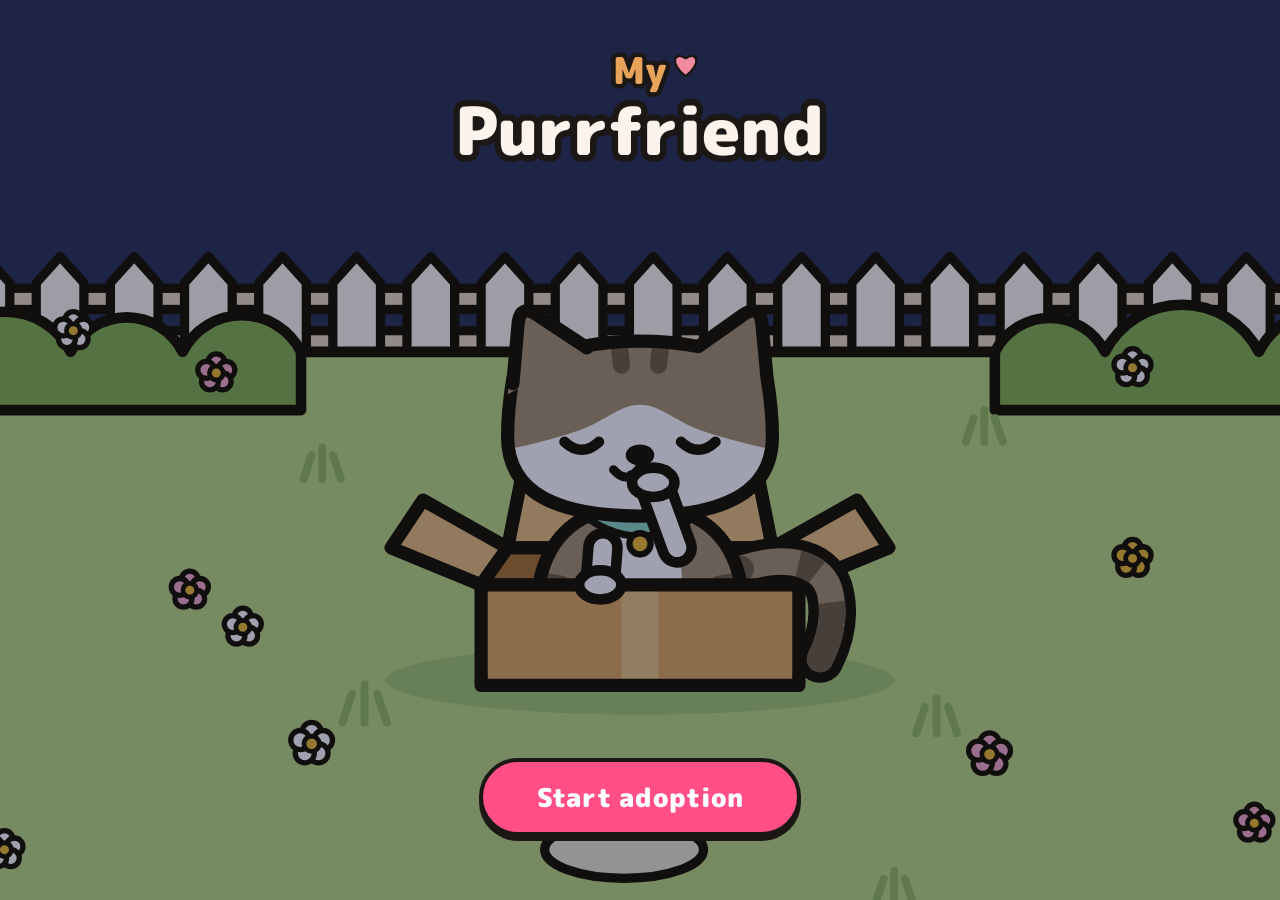
==== cat-game/index.html @ 5a6ac3f5 "Show cat coins at the end of the meters bar Just the coin and the number, after tummy, energy and ha" ====
<!doctype html>
<html lang="en">
  <head>
    <meta charset="utf-8" />
    <meta name="viewport" content="width=device-width, initial-scale=1, viewport-fit=cover" />
    <meta name="theme-color" content="#f8e9b4" />
    <meta name="description" content="My Purrfriend: a cosy real-time cat companion. Your cat lives on its own schedule — check in, play, feed and pet whenever you like." />
    <title>My Purrfriend</title>
    <link rel="icon" href="data:image/svg+xml,%3Csvg xmlns='http://www.w3.org/2000/svg' viewBox='0 0 120 120'%3E%3Crect x='3' y='3' width='114' height='114' rx='26' fill='%23f8e9b4' stroke='%231b1714' stroke-width='5'/%3E%3Cpath d='M26 64 36 52 84 52 94 64Z' fill='%23a9763f' stroke='%231b1714' stroke-width='4' stroke-linejoin='round'/%3E%3Cg transform='translate(60 50) scale(.6)'%3E%3Cpath d='M 0 30 C -30 30 -50 22 -50 0 C -50 -10 -49 -16 -48 -22 L -46 -43 Q -45 -50 -39 -46 L -22 -34 Q 0 -38 22 -34 L 39 -46 Q 45 -50 46 -43 L 48 -22 C 49 -16 50 -10 50 0 C 50 22 30 30 0 30 Z' fill='%23a8957c' stroke='%231b1714' stroke-width='6' stroke-linejoin='round'/%3E%3Ccircle cx='-22' cy='2' r='6.5' fill='%231b1714'/%3E%3Ccircle cx='22' cy='2' r='6.5' fill='%231b1714'/%3E%3Cellipse cx='0' cy='8' rx='6' ry='4.5' fill='%231b1714'/%3E%3C/g%3E%3Crect x='26' y='64' width='68' height='38' rx='5' fill='%23dcaa6c' stroke='%231b1714' stroke-width='4'/%3E%3Cellipse cx='48' cy='65' rx='7' ry='5' fill='%23fcfcfc' stroke='%231b1714' stroke-width='3.5'/%3E%3Cellipse cx='72' cy='65' rx='7' ry='5' fill='%23fcfcfc' stroke='%231b1714' stroke-width='3.5'/%3E%3C/svg%3E" />
    <link rel="preconnect" href="https://fonts.googleapis.com" />
    <link rel="preconnect" href="https://fonts.gstatic.com" crossorigin />
    <link href="https://fonts.googleapis.com/css2?family=M+PLUS+Rounded+1c:wght@500;700;800;900&family=Nunito:wght@600;700;800;900&display=swap" rel="stylesheet" />
    <link rel="stylesheet" href="styles.css" />
  </head>
  <body>
    <div class="app">
      <header class="topbar">
        <button class="namecard" id="nameBtn" aria-label="Profile and settings">
          <span class="nc-row">
            <span class="mood-face" id="moodFace"></span>
            <span class="name-text"><b id="catName">…</b><small id="moodText"></small></span>
          </span>
          <span class="nc-bond" id="bondRow" role="button" tabindex="0" title="See what you can unlock">
            <span class="ico" id="bondIco"></span><span class="bond-lv">Lv <b id="bondLv">1</b></span>
            <span class="bond-track"><i id="bondFill"></i></span>
          </span>
        </button>
        <div class="meters" aria-label="How your cat is doing">
          <div class="meter" aria-label="Tummy"><span class="ico" id="mFullIco"></span><i><b id="mFull"></b></i></div>
          <div class="meter" aria-label="Energy"><span class="ico" id="mEnergyIco"></span><i><b id="mEnergy"></b></i></div>
          <div class="meter" aria-label="Happiness"><span class="ico" id="mHappyIco"></span><i><b id="mHappy"></b></i></div>
          <span class="m-coins" id="coinRow" role="button" tabindex="0" title="Cat coins: spend them at the gachapon by the TV"><span class="ico" id="coinIco"></span><b id="coinCount">0</b></span>
          <div class="meter-tip" id="meterTip" role="status" hidden></div>
        </div>
        <div class="right">
          <div class="clock"><b id="clockTime"></b><small id="clockPhase"></small></div>
          <button class="iconbtn" id="muteBtn" aria-label="Sound"></button>
        </div>
      </header>

      <main class="stage" id="stage">
        <svg id="scene" role="img" aria-label="Your cat's room"></svg>
        <div class="thing-menu" id="thingMenu" hidden></div>
        <div class="toast" id="toast" role="status" aria-live="polite"></div>
        <div class="flash" id="flash"></div>
        <p class="status" id="status"></p>
        <nav class="fab" id="toolbar" aria-label="Actions"></nav>
        <button class="btn follow-btn" id="followBtn" hidden><svg viewBox="0 0 24 24" width="18" height="18" aria-hidden="true"><path d="M12 3v4M12 17v4M3 12h4M17 12h4" fill="none" stroke="currentColor" stroke-width="2.6" stroke-linecap="round"/><circle cx="12" cy="12" r="3.4" fill="currentColor"/></svg><span>Follow cat</span></button>
      </main>

      <nav class="decorbar" id="decorbar" aria-label="Arrange the room" hidden>
        <div class="decor-head"><p id="decorHint"></p><button class="btn primary" id="decorDone">Done</button></div>
        <div class="decor-tray" id="decorTray"></div>
      </nav>
      <nav class="toolbar playbar" id="playbar" hidden>
        <span id="playHint">Drag the toy around!</span>
        <button class="btn primary" id="doneBtn">Done playing</button>
      </nav>
    </div>

    <div class="modal-back" id="modal" hidden>
      <div class="modal" id="modalBox" role="dialog" aria-modal="true"></div>
    </div>

    <!-- Game logic (no drawing) -->
    <script src="js/core/random.js"></script>
    <script src="js/core/clock.js"></script>
    <script src="js/core/profile.js"></script>
    <script src="js/core/coats.js"></script>
    <script src="js/core/photoread.js"></script>
    <script src="js/core/catalog.js"></script>
    <script src="js/core/state.js"></script>
    <script src="js/core/storage.js"></script>
    <script src="js/core/progression.js"></script>
    <script src="js/core/achievements.js"></script>
    <script src="js/core/weather.js"></script>
    <script src="js/core/sim.js"></script>
    <script src="js/core/interactions.js"></script>
    <script src="js/core/gacha.js"></script>
    <script src="js/core/journal.js"></script>
    <script src="js/core/notes.js"></script>
    <!-- Screen -->
    <script src="js/ui/catArt.js"></script>
    <script src="js/ui/roomArt.js"></script>
    <script src="js/ui/gardenArt.js"></script>
    <script src="js/sound/samples.js"></script>
    <script src="js/ui/sound.js"></script>
    <script src="js/ui/scene.js"></script>
    <script src="js/ui/logo.js"></script>
    <script src="js/ui/app.js"></script>
  </body>
</html>
---- cat-game/styles.css ----
/* "Yard sketch" look (docs/art-style.md §6): near-black ink borders, cream
   cards, flat poster colours, a pastel paw-print backdrop, chunky rounded type. */
:root {
  --bg: #f8e9b4;
  --paper: #fcf4ec;
  --paper-2: #f2e4cc;
  --ink: #1b1714;
  --ink-soft: #6b5a4a;
  --accent: #d44c34;
  --accent-dark: #843424;
  --cta: #ff4f86; /* main call to action: a hot pink that stands out on the garden greens */
  --sage: #8cac64;
  --mint: #8fd3c6;
  --gold: #ecbc44;
  --pink: #f4accc;
  --line: 3px solid var(--ink);
  --radius: 14px;
  --shadow: 0 3px 0 var(--ink);
  --font: 'M PLUS Rounded 1c', 'Nunito', ui-rounded, 'Hiragino Maru Gothic ProN', system-ui, sans-serif;
}

* {
  box-sizing: border-box;
}

html,
body {
  margin: 0;
  height: 100%;
  background: var(--bg);
  color: var(--ink);
  font-family: var(--font);
  -webkit-tap-highlight-color: transparent;
}

body {
  /* faint white paw prints, two per tile, one turned */
  background-image: url("data:image/svg+xml,%3Csvg xmlns='http://www.w3.org/2000/svg' width='72' height='72' viewBox='0 0 72 72'%3E%3Cg fill='%23ffffff' fill-opacity='.6'%3E%3Cg id='p'%3E%3Cellipse cx='16' cy='21' rx='6.5' ry='5.5'/%3E%3Ccircle cx='8.5' cy='13' r='2.8'/%3E%3Ccircle cx='13.5' cy='9' r='2.8'/%3E%3Ccircle cx='19.5' cy='9' r='2.8'/%3E%3Ccircle cx='24' cy='13.5' r='2.8'/%3E%3C/g%3E%3Cuse href='%23p' transform='translate(34 34) rotate(-20 16 16)'/%3E%3C/g%3E%3C/svg%3E");
  background-size: 72px 72px;
}

button {
  font: inherit;
  color: inherit;
}

.app {
  position: relative;
  height: 100vh;
  height: 100dvh;
  display: flex;
  flex-direction: column;
  overflow: hidden;
}

/* ---- Heads-up display: floating pills over the full-screen room ------------------------ */

.topbar {
  position: absolute;
  z-index: 5;
  top: max(10px, env(safe-area-inset-top));
  left: max(10px, env(safe-area-inset-left));
  right: max(10px, env(safe-area-inset-right));
  display: flex;
  align-items: flex-start;
  justify-content: space-between;
  gap: 8px;
  pointer-events: none;
  transition: opacity 0.25s;
}
.topbar > * {
  pointer-events: auto;
}
.namecard,
.meters,
.right {
  background: rgba(252, 244, 236, 0.9);
  border: var(--line);
  box-shadow: var(--shadow);
}

.namecard {
  display: flex;
  flex-direction: column;
  align-items: stretch;
  gap: 2px;
  border-radius: 22px;
  padding: 4px 16px 7px 5px;
  cursor: pointer;
  min-width: 0;
  max-width: 46%;
  text-align: left;
}
.namecard:active {
  transform: translateY(2px);
  box-shadow: 0 2px 0 rgba(27, 23, 20, 0.85);
}
.nc-row {
  display: flex;
  align-items: center;
  gap: 8px;
  min-width: 0;
}
.nc-bond {
  display: flex;
  align-items: center;
  gap: 7px;
  padding-left: 11px;
  font-size: 14px;
  font-weight: 800;
}
.nc-bond .ico {
  width: 20px;
  height: 20px;
  flex: none;
}
.nc-bond .ico svg {
  width: 100%;
  height: 100%;
}
.nc-bond {
  cursor: pointer;
  border-radius: 12px;
}
.nc-bond:hover {
  background: rgba(244, 172, 204, 0.3);
}
.bond-lv {
  white-space: nowrap;
}
.bond-track {
  flex: 1;
  min-width: 50px;
  max-width: 96px;
  height: 11px;
  border: 2.5px solid var(--ink);
  border-radius: 99px;
  background: #fff;
  overflow: hidden;
}
.bond-track i {
  display: block;
  height: 100%;
  background: var(--pink);
  transition: width 0.6s;
}
.mood-face {
  width: 50px;
  height: 45px;
  flex: none;
}
.mood-face svg {
  width: 100%;
  height: 100%;
}
.name-text {
  display: flex;
  flex-direction: column;
  min-width: 0;
  line-height: 1.1;
}
.name-text b {
  font-size: 21px;
  font-weight: 900;
  white-space: nowrap;
  overflow: hidden;
  text-overflow: ellipsis;
}
.name-text small {
  font-size: 13px;
  color: var(--ink-soft);
  font-weight: 700;
  white-space: nowrap;
}

.meters {
  position: absolute;
  left: 50%;
  transform: translateX(-50%);
  display: flex;
  gap: 16px;
  align-items: center;
  border-radius: 999px;
  padding: 8px 18px;
}
.meter {
  display: flex;
  align-items: center;
  gap: 5px;
  width: 118px;
}
.meter .ico {
  width: 28px;
  height: 28px;
  flex: none;
}
.meter .ico svg {
  width: 100%;
  height: 100%;
}
.meter i {
  flex: 1;
  height: 15px;
  border: 2.5px solid var(--ink);
  border-radius: 99px;
  background: #fff;
  overflow: hidden;
}
.meter b {
  display: block;
  height: 100%;
  background: var(--sage);
  border-radius: 99px;
  transition: width 0.6s;
}
.meter b.low {
  background: var(--gold);
}

.meter {
  cursor: help;
  border-radius: 10px;
}
.meter:focus-visible {
  outline: 3px solid var(--ink);
  outline-offset: 3px;
}
.meter-tip {
  position: absolute;
  z-index: 7;
  top: calc(100% + 8px);
  transform: translateX(-50%);
  width: max-content;
  max-width: min(260px, 84vw);
  padding: 6px 12px;
  background: var(--paper);
  border: 2.5px solid var(--ink);
  border-radius: 14px;
  box-shadow: var(--shadow);
  font-size: 14px;
  font-weight: 800;
  line-height: 1.3;
  text-align: center;
  pointer-events: none;
}
.meter-tip[hidden] {
  display: none;
}
.meter-tip small {
  display: block;
  font-size: 12.5px;
  font-weight: 700;
  color: var(--ink-soft);
}

.right {
  display: flex;
  align-items: center;
  gap: 8px;
  border-radius: 999px;
  padding: 4px 5px 4px 15px;
}
.clock {
  display: flex;
  flex-direction: column;
  align-items: flex-end;
  line-height: 1.1;
}
.clock b {
  font-size: 19px;
  font-weight: 900;
}
.clock small {
  font-size: 13px;
  color: var(--ink-soft);
  font-weight: 700;
  white-space: nowrap;
}
.iconbtn {
  width: 42px;
  height: 42px;
  border: 2.5px solid var(--ink);
  border-radius: 50%;
  background: #fff;
  padding: 6px;
  cursor: pointer;
  flex: none;
}

/* ---- Stage ------------------------------------------------------------------------- */

.stage {
  position: relative;
  flex: 1;
  min-height: 0;
  overflow: hidden;
  background: var(--letterbox, #f2e4cc);
  touch-action: none;
  user-select: none;
  -webkit-user-select: none;
}
#scene {
  display: block;
  width: 100%;
  height: 100%;
  overflow: visible;
}

.toast {
  position: absolute;
  left: 50%;
  top: calc(max(10px, env(safe-area-inset-top)) + 84px);
  z-index: 6;
  transform: translate(-50%, -20px);
  max-width: min(92%, 560px);
  background: var(--paper);
  border: var(--line);
  border-radius: 16px;
  padding: 8px 16px;
  font-weight: 800;
  font-size: 16px;
  text-align: center;
  box-shadow: var(--shadow);
  opacity: 0;
  pointer-events: none;
  transition: opacity 0.25s, transform 0.25s;
}
.toast.show {
  opacity: 1;
  transform: translate(-50%, 0);
}

.flash {
  position: absolute;
  inset: 0;
  background: #fff;
  opacity: 0;
  pointer-events: none;
}
.flash.go {
  animation: flash 0.5s ease-out;
}
@keyframes flash {
  0% { opacity: 0.9; }
  100% { opacity: 0; }
}

.status {
  position: absolute;
  left: 50%;
  bottom: max(18px, env(safe-area-inset-bottom));
  transform: translateX(-50%);
  z-index: 4;
  margin: 0;
  width: max-content;
  max-width: min(60%, 680px);
  padding: 8px 20px;
  background: rgba(252, 244, 236, 0.94);
  border: var(--line);
  border-radius: 22px;
  box-shadow: var(--shadow);
  text-align: center;
  font-weight: 800;
  font-size: 17px;
  line-height: 1.3;
  color: var(--ink);
  pointer-events: none;
}
.status:empty {
  display: none;
}

/* ---- Paw button: Call, Room and Photo live behind it ---------------------------------- */

.fab {
  position: absolute;
  z-index: 6;
  right: max(12px, env(safe-area-inset-right));
  bottom: max(16px, env(safe-area-inset-bottom));
  display: flex;
  flex-direction: column;
  align-items: flex-end;
  gap: 12px;
}
.fab[hidden] {
  display: none;
}
.fab-main {
  width: 62px;
  height: 62px;
  padding: 0;
  display: grid;
  place-items: center;
  border: var(--line);
  border-radius: 50%;
  background: var(--gold);
  box-shadow: var(--shadow);
  cursor: pointer;
}
.fab-main svg {
  grid-area: 1 / 1;
  width: 34px;
  height: 34px;
  transition: opacity 0.2s, transform 0.25s;
}
.fab-main svg:last-child,
.fab.open .fab-main svg:first-child {
  opacity: 0;
  transform: rotate(-60deg) scale(0.5);
}
.fab.open .fab-main svg:last-child {
  opacity: 1;
  transform: none;
}
.fab-main:active,
.fab-opt:active i {
  transform: translateY(2px);
  box-shadow: 0 2px 0 rgba(27, 23, 20, 0.85);
}
.fab-list {
  display: flex;
  flex-direction: column-reverse;
  align-items: flex-end;
  gap: 12px;
  opacity: 0;
  visibility: hidden;
  transform: translateY(12px) scale(0.92);
  transform-origin: bottom right;
  transition: opacity 0.2s, transform 0.2s, visibility 0s 0.2s;
}
.fab.open .fab-list {
  opacity: 1;
  visibility: visible;
  transform: none;
  transition: opacity 0.2s, transform 0.2s;
}
.fab-opt {
  display: flex;
  align-items: center;
  gap: 8px;
  padding: 0;
  border: 0;
  background: none;
  cursor: pointer;
}
.fab-opt span {
  padding: 4px 14px;
  background: rgba(252, 244, 236, 0.94);
  border: 2.5px solid var(--ink);
  border-radius: 999px;
  font-weight: 800;
  font-size: 16px;
}
.fab-opt i {
  display: grid;
  place-items: center;
  width: 54px;
  height: 54px;
  background: var(--paper);
  border: var(--line);
  border-radius: 50%;
  box-shadow: var(--shadow);
}
.fab-opt svg {
  width: 30px;
  height: 30px;
}

/* ---- Toolbar (play mode) ------------------------------------------------------------ */

.toolbar {
  display: grid;
  grid-template-columns: repeat(3, 1fr);
  gap: 6px;
}
.toolbar[hidden] {
  display: none;
}
.btn:active,
.iconbtn:active {
  transform: translateY(2px);
  box-shadow: 0 2px 0 rgba(27, 23, 20, 0.85);
}
.dot {
  position: absolute;
  top: 6px;
  right: 14%;
  width: 11px;
  height: 11px;
  border-radius: 50%;
  background: var(--accent);
  border: 2px solid var(--ink);
}
.dot[hidden] {
  display: none;
}
.playbar {
  display: flex;
  align-items: center;
  justify-content: center;
  gap: 14px;
  font-weight: 800;
}

/* ---- Buttons & bits ------------------------------------------------------------------- */

.btn {
  display: inline-flex;
  align-items: center;
  justify-content: center;
  gap: 6px;
  padding: 9px 18px;
  border: var(--line);
  border-radius: 999px;
  background: var(--paper);
  box-shadow: var(--shadow);
  font-weight: 800;
  font-size: 15px;
  cursor: pointer;
  text-decoration: none;
  color: var(--ink);
}
.btn.primary {
  background: var(--cta);
  color: #fff;
}
.btn.danger {
  background: #f6d0c8;
}
.btn:disabled {
  opacity: 0.45;
  cursor: default;
}
.row {
  display: flex;
  gap: 8px;
  flex-wrap: wrap;
  align-items: center;
}

.chip {
  display: inline-flex;
  align-items: center;
  gap: 6px;
  padding: 5px 12px;
  border: 2.5px solid var(--ink);
  border-radius: 999px;
  background: var(--paper);
  font-weight: 800;
  font-size: 14px;
  cursor: pointer;
}
.chip.on {
  background: var(--mint);
}
.chip:disabled {
  opacity: 0.4;
  cursor: default;
}
.chip-ico {
  width: 34px;
  height: 24px;
  display: inline-flex;
}
.chip-ico svg {
  width: 100%;
  height: 100%;
}

/* ---- Modal ------------------------------------------------------------------------------- */

.modal-back {
  position: fixed;
  inset: 0;
  background: rgba(60, 40, 28, 0.35);
  display: flex;
  align-items: center;
  justify-content: center;
  padding: 16px;
  z-index: 10;
}
.modal-back[hidden] {
  display: none;
}
.modal {
  position: relative;
  width: min(560px, 100%);
  max-height: calc(100dvh - 32px);
  overflow: auto;
  background: var(--paper);
  border: var(--line);
  border-radius: 24px;
  box-shadow: 0 6px 0 rgba(27, 23, 20, 0.85);
  padding: 18px 20px 20px;
  animation: pop 0.22s ease-out;
}
@keyframes pop {
  from { transform: scale(0.94); opacity: 0; }
  to { transform: scale(1); opacity: 1; }
}
.modal h2 {
  margin: 0 0 6px;
  font-size: 23px;
  font-weight: 900;
}
.modal h3 {
  margin: 16px 0 6px;
  font-size: 16px;
  font-weight: 900;
}
.modal > .btn,
.modal .naming .btn,
.modal .away .btn,
.modal .celebrate .btn {
  margin-top: 14px;
}
.small {
  font-size: 14px;
  font-weight: 700;
  line-height: 1.4;
}
.muted {
  color: var(--ink-soft);
}
.error {
  color: var(--accent-dark);
  font-weight: 800;
  font-size: 14px;
  min-height: 1em;
  margin: 4px 0 0;
}
.empty {
  text-align: center;
  padding: 28px 8px;
  font-weight: 700;
}

.grid {
  display: grid;
  grid-template-columns: repeat(auto-fill, minmax(150px, 1fr));
  gap: 10px;
  margin: 12px 0 4px;
}
.pick {
  display: flex;
  flex-direction: column;
  align-items: flex-start;
  gap: 4px;
  padding: 12px;
  border: var(--line);
  border-radius: 16px;
  background: var(--paper-2);
  cursor: pointer;
  text-align: left;
  box-shadow: var(--shadow);
}
.pick b {
  font-size: 16px;
}
.pick small {
  font-size: 13px;
  color: var(--ink-soft);
  font-weight: 700;
}
.pick.locked {
  opacity: 0.5;
  cursor: default;
}
.swatch {
  width: 30px;
  height: 18px;
  border-radius: 50%;
  border: 2.5px solid var(--ink);
}

.slot {
  margin-top: 12px;
}
.slot h3 {
  margin: 0 0 6px;
}
.chips {
  display: flex;
  flex-wrap: wrap;
  gap: 6px;
}

input {
  font: inherit;
  font-weight: 800;
  font-size: 18px;
  color: var(--ink);
  padding: 9px 14px;
  border: var(--line);
  border-radius: 14px;
  background: #fff;
  min-width: 0;
  flex: 1;
}
input:focus {
  outline: 3px solid var(--mint);
  outline-offset: 1px;
}

/* naming / away / profile */
.naming,
.away,
.celebrate {
  text-align: center;
}
.naming form {
  display: flex;
  flex-direction: column;
  align-items: stretch;
  gap: 4px;
  max-width: 320px;
  margin: 10px auto 0;
}
.naming input {
  text-align: center;
}
.portrait {
  width: 120px;
  height: 116px;
  margin: 0 auto 4px;
  border: var(--line);
  border-radius: 50%;
  background: var(--mint);
  overflow: hidden;
  display: flex;
  align-items: flex-end;
  justify-content: center;
}
.portrait svg {
  width: 100%;
  height: 100%;
}
.portrait.big {
  width: 150px;
  height: 146px;
}
.away .portrait {
  width: 90px;
  height: 90px;
  align-items: center;
}
.away-list {
  list-style: none;
  padding: 0;
  margin: 12px 0;
  text-align: left;
  display: flex;
  flex-direction: column;
  gap: 6px;
}
.away-list li {
  display: flex;
  gap: 10px;
  align-items: center;
  background: var(--paper-2);
  border: 2.5px solid var(--ink);
  border-radius: 14px;
  padding: 7px 12px;
  font-weight: 800;
}
.away-list li span {
  font-size: 20px;
}
.gift-note {
  font-weight: 900;
  background: #fff3c4;
  border: 2.5px dashed var(--ink);
  border-radius: 14px;
  padding: 8px;
}
.big-heart {
  width: 70px;
  height: 70px;
  margin: 0 auto;
  animation: beat 0.9s ease-in-out infinite;
}
@keyframes beat {
  50% { transform: scale(1.12); }
}
.unlock-list {
  list-style: none;
  padding: 0;
  display: flex;
  flex-wrap: wrap;
  gap: 6px;
  justify-content: center;
}
.unlock-list li {
  background: var(--mint);
  border: 2.5px solid var(--ink);
  border-radius: 999px;
  padding: 4px 12px;
  font-weight: 800;
}

.bond-now {
  text-align: center;
  margin: 2px 0 12px;
}
.bond-now .bond-track {
  display: block;
  max-width: none;
  height: 16px;
  margin: 8px 0 4px;
}
.bond-lvls {
  list-style: none;
  margin: 0;
  padding: 0;
  display: grid;
  gap: 8px;
}
.bond-lvls li {
  display: grid;
  grid-template-columns: 54px 1fr;
  gap: 10px;
  align-items: center;
  padding: 8px 10px;
  background: var(--paper-2);
  border: 2.5px solid var(--ink);
  border-radius: 16px;
}
.bond-lvls li.next {
  background: #fff;
  box-shadow: var(--shadow);
}
.bond-lvls li.done {
  opacity: 0.7;
}
.bond-lvls .lv {
  display: flex;
  flex-direction: column;
  align-items: center;
  justify-content: center;
  gap: 1px;
  height: 48px;
  font-size: 20px;
  background: var(--pink);
  border: 2.5px solid var(--ink);
  border-radius: 12px;
  font-weight: 900;
  line-height: 1;
}
.bond-lvls .lv small {
  font-size: 10px;
  font-weight: 800;
}
.bond-lvls .what {
  display: flex;
  flex-wrap: wrap;
  gap: 5px;
  align-items: center;
}
.bond-lvls .what em {
  font-style: normal;
  font-size: 13px;
  font-weight: 700;
  color: var(--ink-soft);
}
.bond-lvls .need {
  flex-basis: 100%;
  font-size: 12px;
  font-weight: 700;
  color: var(--ink-soft);
}
.chip-un {
  background: var(--mint);
  border: 2px solid var(--ink);
  border-radius: 999px;
  padding: 2px 10px;
  font-weight: 800;
  font-size: 14px;
}
.chip-un small {
  font-weight: 700;
  color: var(--ink-soft);
  margin-left: 4px;
}

.profile {
  display: flex;
  gap: 16px;
  align-items: center;
}
.profile .portrait {
  margin: 0;
  flex: none;
}
.rename {
  margin-top: 12px;
}
.rename label {
  font-weight: 900;
  font-size: 15px;
}
.favs,
.quirks {
  margin: 0;
  padding-left: 20px;
  font-weight: 700;
  line-height: 1.5;
}
.testing {
  margin-top: 16px;
  border: 2.5px dashed var(--ink-soft);
  border-radius: 14px;
  padding: 8px 12px;
}
.testing summary {
  font-weight: 900;
  cursor: pointer;
}

/* book */
.tabs {
  display: flex;
  gap: 6px;
  flex-wrap: wrap;
  margin-bottom: 10px;
}
.tab {
  padding: 6px 14px;
  border: var(--line);
  border-radius: 999px;
  background: var(--paper-2);
  font-weight: 900;
  cursor: pointer;
}
.tab.on {
  background: var(--gold);
}
.book {
  max-height: 58dvh;
  overflow: auto;
  padding-right: 4px;
}
.diary {
  background: #fcfcfc;
  border: 2.5px solid var(--ink);
  border-radius: 16px;
  padding: 10px 16px;
  margin-bottom: 10px;
  background-image: repeating-linear-gradient(transparent 0 25px, #e8d9bc 25px 26px);
  line-height: 26px;
}
.diary h3 {
  margin: 0;
  font-size: 15px;
  color: var(--accent-dark);
}
.diary p {
  margin: 0;
  font-weight: 700;
}
.diary .sign {
  text-align: right;
  font-weight: 900;
}
.note {
  font-weight: 700;
  color: var(--ink-soft);
  font-size: 13px;
}
.album {
  display: grid;
  grid-template-columns: repeat(auto-fill, minmax(150px, 1fr));
  gap: 10px;
}
.album figure,
.photo-big {
  margin: 0;
  background: #fcfcfc;
  border: 2.5px solid var(--ink);
  border-radius: 10px;
  padding: 6px 6px 8px;
  cursor: pointer;
  transform: rotate(-1deg);
}
.album figure:nth-child(even) {
  transform: rotate(1.2deg);
}
.album img,
.photo-big img {
  width: 100%;
  display: block;
  border-radius: 4px;
}
.album figcaption,
.photo-big figcaption {
  font-weight: 800;
  font-size: 13px;
  padding-top: 4px;
  text-align: center;
}
.album figcaption small {
  display: block;
  color: var(--ink-soft);
}
.photo-big {
  transform: none;
  margin: 8px 0 12px;
  cursor: default;
}
.photo-big figcaption {
  font-size: 16px;
}
.treasures {
  display: grid;
  grid-template-columns: repeat(auto-fill, minmax(100px, 1fr));
  gap: 8px;
}
.treasure {
  display: flex;
  flex-direction: column;
  align-items: center;
  text-align: center;
  gap: 2px;
  padding: 8px 4px;
  border: 2.5px solid var(--ink);
  border-radius: 14px;
  background: var(--paper-2);
  font-size: 13px;
}
.treasure span {
  width: 42px;
  height: 42px;
}
.treasure svg {
  width: 100%;
  height: 100%;
}
.treasure.unknown span {
  filter: brightness(0) opacity(0.25);
}
.treasure.rare {
  background: #e7f5f1;
}
.treasure.legendary {
  background: #fff3c4;
}
.treasure small {
  color: var(--ink-soft);
  font-weight: 700;
}
.lv {
  display: grid;
  grid-template-columns: 52px 1fr auto;
  gap: 8px;
  align-items: center;
  padding: 8px 10px;
  border: 2.5px solid var(--ink);
  border-radius: 14px;
  margin-bottom: 6px;
  opacity: 0.5;
  font-weight: 700;
  font-size: 14px;
}
.lv.got {
  opacity: 1;
  background: #eef6e6;
}
.lv small {
  color: var(--ink-soft);
}

/* The cat sits on your diary. */
.sitter {
  position: sticky;
  bottom: -20px;
  display: flex;
  align-items: flex-end;
  gap: 8px;
  width: 100%;
  margin-top: -40px;
  border: 0;
  background: none;
  cursor: pointer;
  font-weight: 900;
  text-align: left;
  animation: slideUp 0.5s ease-out;
}
.sitter svg {
  width: 150px;
  height: 115px;
  flex: none;
}
.sitter span {
  background: var(--paper);
  border: 2.5px solid var(--ink);
  border-radius: 14px;
  padding: 6px 10px;
  margin-bottom: 20px;
}
.sitter.leave {
  animation: slideAway 0.5s ease-in forwards;
}
@keyframes slideUp {
  from { transform: translateY(80px); }
}
@keyframes slideAway {
  to { transform: translateX(120%); opacity: 0; }
}

/* ---- Cat animations ---------------------------------------------------------------------- */
/* Each animated part is wrapped so its pivot is at the local origin. */

.cat .breathe {
  animation: breathe 3.2s ease-in-out infinite;
}
.cat.sleeping .breathe {
  animation-duration: 4.6s;
}
@keyframes breathe {
  0%, 100% { transform: scale(1, 1); }
  50% { transform: scale(1.012, 1.035); }
}
.cat .tail-wag {
  animation: tail 2.8s ease-in-out infinite;
}
.cat .tail-wag.slow {
  animation-duration: 5s;
}
.cat .tail-wag.fast {
  animation: tailFast 0.7s ease-in-out infinite;
}
.cat.flick .tail-wag {
  animation: tailFast 0.25s ease-in-out 3;
}
@keyframes tail {
  0%, 100% { transform: rotate(-5deg); }
  50% { transform: rotate(7deg); }
}
@keyframes tailFast {
  0%, 100% { transform: rotate(-9deg); }
  50% { transform: rotate(10deg); }
}
.cat .ear.twitch {
  animation: twitch 0.35s ease-in-out;
}
@keyframes twitch {
  40% { transform: rotate(-14deg); }
}
.cat .leg-a {
  animation: legA 0.55s ease-in-out infinite;
}
.cat .leg-b {
  animation: legA 0.55s ease-in-out infinite reverse;
}
.cat.zoom .leg-a,
.cat.zoom .leg-b {
  animation-duration: 0.26s;
}
@keyframes legA {
  0%, 100% { transform: rotate(-20deg); }
  50% { transform: rotate(20deg); }
}
.cat .knead-a {
  animation: knead 0.8s ease-in-out infinite;
}
.cat .knead-b {
  animation: knead 0.8s ease-in-out infinite 0.4s;
}
@keyframes knead {
  50% { transform: translateY(-5px); }
}
.cat .lick {
  animation: lick 0.9s ease-in-out infinite;
}
@keyframes lick {
  50% { transform: rotate(-12deg); }
}
.cat .swat {
  animation: swatAnim 1.4s ease-in-out infinite;
}
@keyframes swatAnim {
  0%, 60%, 100% { transform: rotate(0); }
  70% { transform: rotate(-28deg); }
  80% { transform: rotate(8deg); }
}
.cat .paddle-a {
  animation: paddle 2.4s ease-in-out infinite;
}
.cat .paddle-b {
  animation: paddle 2.4s ease-in-out infinite 1.2s;
}
.cat.swatting .paddle-a,
.cat.swatting .paddle-b {
  animation-duration: 0.18s;
}
@keyframes paddle {
  50% { transform: rotate(10deg); }
}
.cat.tilt .head-wrap {
  animation: tilt 1.4s ease-in-out;
}
@keyframes tilt {
  20%, 80% { transform: rotate(-16deg); }
}
.cat.nuzzle .head-wrap {
  animation: nuzzle 0.7s ease-in-out;
}
@keyframes nuzzle {
  30% { transform: rotate(8deg) translateY(-2px); }
  60% { transform: rotate(-6deg); }
}
.cat.swatting .breathe {
  animation: shake 0.12s linear 4;
}
@keyframes shake {
  50% { transform: translateX(3px); }
}

.float-inner {
  animation: floatUp 1.6s ease-out forwards;
}
@keyframes floatUp {
  0% { transform: translateY(0) scale(0.6); opacity: 0; }
  15% { opacity: 1; transform: translateY(-8px) scale(1); }
  100% { transform: translateY(-70px) scale(1); opacity: 0; }
}

.feather {
  animation: feather 0.6s ease-in-out infinite;
}
@keyframes feather {
  50% { transform: rotate(12deg); }
}
.bird-hop {
  animation: hop 2.2s ease-in-out infinite;
}
@keyframes hop {
  0%, 70%, 100% { transform: translateY(0); }
  80% { transform: translateY(-5px); }
}
.gift .sparkle {
  animation: sparkle 1.4s ease-in-out infinite;
}
@keyframes sparkle {
  50% { opacity: 0.2; transform: scale(0.7); }
}
.twinkle {
  animation: twinkle 1.8s ease-in-out infinite;
}
.twinkle.t1 {
  animation-delay: 0.6s;
}
.twinkle.t2 {
  animation-delay: 1.2s;
}
@keyframes twinkle {
  50% { opacity: 0.45; }
}
.flame {
  animation: flicker 0.4s ease-in-out infinite alternate;
}
@keyframes flicker {
  to { opacity: 0.75; }
}

@media (prefers-reduced-motion: reduce) {
  .cat *,
  .float-inner,
  .feather,
  .twinkle,
  .flame,
  .bird-hop,
  .gift .sparkle {
    animation: none !important;
  }
}

/* ---- Phones ------------------------------------------------------------------------------ */

@media (max-width: 640px) {
  .topbar {
    flex-wrap: wrap;
    row-gap: 6px;
    top: max(8px, env(safe-area-inset-top));
    left: max(8px, env(safe-area-inset-left));
    right: max(8px, env(safe-area-inset-right));
  }
  .namecard {
    max-width: 64%;
    order: 1;
    padding: 3px 14px 6px 4px;
    border-radius: 20px;
  }
  .right {
    order: 2;
    margin-left: auto;
    padding: 3px 4px 3px 12px;
  }
  .meters {
    position: static;
    transform: none;
    order: 3;
    flex-basis: 100%;
    justify-content: space-between;
    gap: 12px;
    padding: 5px 12px;
  }
  .meter {
    flex: 1;
    width: auto;
  }
  .meter .ico {
    width: 24px;
    height: 24px;
  }
  .meter i {
    height: 13px;
  }
  .mood-face {
    width: 42px;
    height: 38px;
  }
  .name-text b {
    font-size: 17px;
  }
  .name-text small {
    font-size: 11.5px;
  }
  .nc-bond {
    font-size: 12.5px;
    gap: 5px;
    padding-left: 8px;
  }
  .nc-bond .ico {
    width: 17px;
    height: 17px;
  }
  .bond-track {
    height: 10px;
    min-width: 44px;
  }
  .clock b {
    font-size: 15px;
  }
  .clock small {
    font-size: 11px;
  }
  .iconbtn {
    width: 36px;
    height: 36px;
    padding: 5px;
  }
  .fab {
    right: max(8px, env(safe-area-inset-right));
    bottom: max(10px, env(safe-area-inset-bottom));
    gap: 10px;
  }
  .fab-main {
    width: 54px;
    height: 54px;
  }
  .fab-main svg {
    width: 30px;
    height: 30px;
  }
  .fab-list {
    gap: 10px;
  }
  .fab-opt i {
    width: 48px;
    height: 48px;
  }
  .fab-opt svg {
    width: 26px;
    height: 26px;
  }
  .fab-opt span {
    font-size: 14px;
    padding: 3px 11px;
  }
  .status {
    left: max(8px, env(safe-area-inset-left));
    right: calc(max(8px, env(safe-area-inset-right)) + 54px + 8px);
    bottom: max(10px, env(safe-area-inset-bottom));
    transform: none;
    width: auto;
    max-width: none;
    padding: 7px 14px;
    font-size: 15px;
    border-radius: 18px;
  }
  .follow-btn {
    bottom: calc(max(10px, env(safe-area-inset-bottom)) + 62px);
  }
  .toast {
    top: calc(max(8px, env(safe-area-inset-top)) + 118px);
    font-size: 14.5px;
    padding: 6px 12px;
    max-width: 92%;
  }
  .modal {
    padding: 14px 14px 16px;
  }
  .profile {
    flex-direction: column;
    text-align: center;
  }
}

/* Short landscape phones: give the room as much height as possible. */
@media (max-height: 520px) and (orientation: landscape) {
  .status {
    font-size: 15px;
    padding: 6px 16px;
    bottom: 12px;
  }
  .nc-bond {
    display: none;
  }
  .meter {
    width: 108px;
  }
  .fab-opt span {
    display: none;
  }
  .fab-main {
    width: 52px;
    height: 52px;
  }
  .fab-opt i {
    width: 46px;
    height: 46px;
  }
}

/* ---- Look picker (new game + Me → Change look) ------------------------------------- */

.row.center {
  justify-content: center;
}
.btn.link {
  background: none;
  border: 0;
  box-shadow: none;
  padding: 6px 10px;
  font-size: 14px;
  color: var(--ink-soft);
  text-decoration: underline;
}
.btn.small-btn {
  margin-top: 8px;
  padding: 5px 14px;
  font-size: 13px;
}
.seg {
  display: inline-flex;
  margin: 10px auto 12px;
  border: var(--line);
  border-radius: 999px;
  overflow: hidden;
  background: var(--paper);
}
.seg button {
  border: 0;
  background: none;
  padding: 7px 14px;
  font-weight: 800;
  font-size: 14px;
  cursor: pointer;
  color: var(--ink);
}
.seg button + button {
  border-left: 2.5px solid var(--ink);
}
.seg button.on {
  background: var(--gold);
}
.look-pane {
  min-height: 150px;
}
.breeds {
  display: grid;
  grid-template-columns: repeat(auto-fill, minmax(84px, 1fr));
  gap: 8px;
  max-width: 480px;
  margin: 0 auto;
}
.breed {
  display: flex;
  flex-direction: column;
  align-items: center;
  gap: 2px;
  padding: 6px 4px 8px;
  border: 2.5px solid var(--ink);
  border-radius: 12px;
  background: var(--paper);
  cursor: pointer;
  font: inherit;
  font-size: 11.5px;
  font-weight: 800;
  line-height: 1.15;
  color: var(--ink);
}
.breed svg {
  width: 52px;
  height: 44px;
}
.breed.on {
  background: var(--mint);
  box-shadow: var(--shadow);
}
.tail-preview {
  display: flex;
  justify-content: center;
  margin: 4px 0 0;
}
.tail-preview svg {
  width: 150px;
  height: 134px;
}
.look-label {
  margin: 10px 0 6px;
  font-weight: 900;
  font-size: 14px;
}
.swatches {
  display: flex;
  flex-wrap: wrap;
  justify-content: center;
  gap: 8px;
}
.sw {
  width: 34px;
  height: 34px;
  border-radius: 50%;
  border: 3px solid var(--ink);
  background: var(--c);
  cursor: pointer;
}
.sw.on {
  outline: 3px solid var(--gold);
  outline-offset: 2px;
}
.photo-pick {
  display: inline-block;
  margin: 8px auto;
  padding: 18px 22px;
  border: 3px dashed var(--ink);
  border-radius: 14px;
  background: var(--paper);
  font-weight: 800;
  cursor: pointer;
}
.photo-pick input {
  position: absolute;
  width: 1px;
  height: 1px;
  opacity: 0;
}
.photo-pick:focus-within {
  outline: 3px solid var(--gold);
}
.look-name {
  margin: 10px 0 0;
  font-weight: 800;
}
.photo-step {
  margin: 4px 0 6px;
  font-size: 14px;
}
.photo-cv {
  display: block;
  margin: 0 auto 6px;
  border: var(--line);
  border-radius: 12px;
  cursor: crosshair;
  touch-action: none;
  max-width: 100%;
}

/* ---- TV channels -------------------------------------------------------------------- */

.tv-swim {
  animation: tvSwim 7s linear infinite;
}
.tv-swim.back {
  animation-direction: reverse;
}
.tv-swim.slow {
  animation-duration: 11s;
}
.tv-swim.fast {
  animation-duration: 3.2s;
}
@keyframes tvSwim {
  from { transform: translateX(-36px); }
  to { transform: translateX(156px); }
}
.tv-rise {
  animation: tvRise 2.4s linear infinite;
}
@keyframes tvRise {
  from { transform: translateY(0); opacity: 1; }
  to { transform: translateY(-34px); opacity: 0; }
}
.tv-sway {
  transform-box: fill-box;
  transform-origin: 50% 100%;
  animation: tvSway 2.6s ease-in-out infinite;
}
@keyframes tvSway {
  0%, 100% { transform: rotate(-7deg); }
  50% { transform: rotate(7deg); }
}
.tv-hop {
  animation: tvHop 1.8s ease-in-out infinite;
}
@keyframes tvHop {
  0%, 60%, 100% { transform: translateY(0); }
  70% { transform: translateY(-6px); }
  80% { transform: translateY(0); }
}
.tv-spin {
  animation: tvSpin 14s linear infinite;
}
@keyframes tvSpin {
  to { transform: rotate(360deg); }
}
.tv-bounce {
  animation: tvBounce 0.55s ease-in infinite alternate;
}
@keyframes tvBounce {
  from { transform: translateY(-16px); }
  to { transform: translateY(0); }
}
.tv-static {
  animation: tvStatic 0.08s steps(2) infinite;
}
@keyframes tvStatic {
  50% { transform: translateX(3px); }
}
.tv-badge {
  animation: tvBadge 1.8s ease-in forwards;
}
@keyframes tvBadge {
  0%, 70% { opacity: 1; }
  100% { opacity: 0; }
}

/* ---- Intro: the cat in its box ------------------------------------------------------ */
/* The HUD and toolbar fold away so the room fills the screen; the stage stays
   the same element, so nothing cuts — the camera just zooms. */

/* While the intro or the look picker is up, the HUD, caption and paw button fade out
   so the room is all there is. Arranging the room hides them too (they'd cover the spots),
   and a finger on the room dims the HUD so it never hides the cat. */

.topbar,
.status,
.fab {
  transition: opacity 0.4s ease;
}
body.intro-mode .topbar,
body.intro-mode .status,
body.intro-mode .fab,
body.look-mode .topbar,
body.look-mode .status,
body.look-mode .fab,
body.decorating .topbar,
body.decorating .status {
  opacity: 0;
  pointer-events: none;
}
body.intro-mode .topbar > *,
body.look-mode .topbar > *,
body.decorating .topbar > * {
  pointer-events: none;
}
body.touching .topbar {
  opacity: 0.4;
}
.app > .playbar,
.app > .decorbar {
  margin: 6px max(8px, env(safe-area-inset-right)) max(8px, env(safe-area-inset-bottom)) max(8px, env(safe-area-inset-left));
}
body.no-anim *,
body.no-anim *::before {
  transition: none !important;
}

.intro-ui {
  position: absolute;
  inset: 0;
  display: flex;
  flex-direction: column;
  justify-content: space-between;
  align-items: center;
  padding: 3% 16px 5%;
  pointer-events: none;
  transition: opacity 0.4s ease, transform 0.4s ease;
  z-index: 5;
}
.intro-ui > * {
  pointer-events: auto;
}
.intro-ui.hide {
  opacity: 0;
  transform: translateY(-8px);
  pointer-events: none;
}
.intro-ui.hide > * {
  pointer-events: none;
}
.intro-logo svg {
  display: block;
  width: min(78vw, 420px);
  height: auto;
  animation: introIn 0.8s ease-out both;
}
.btn.big {
  font-size: 26px;
  font-weight: 900;
  padding: 16px 54px;
  border-width: 4px;
  box-shadow: 0 5px 0 var(--ink);
  letter-spacing: 0.01em;
  animation: introIn 0.8s 0.25s ease-out both, ctaBob 2.6s 1.4s ease-in-out infinite;
}
.btn.big:hover {
  filter: brightness(1.06);
}
.btn.big:active {
  box-shadow: 0 2px 0 var(--ink);
}
@keyframes ctaBob {
  0%, 100% { transform: translateY(0); }
  50% { transform: translateY(-4px); }
}
@keyframes introIn {
  from { opacity: 0; transform: translateY(10px); }
}

/* The cat in the box: a slow tail curl. */
.cat .tail-curl {
  animation: tailCurl 5.5s ease-in-out infinite;
}
@keyframes tailCurl {
  0%, 100% { transform: rotate(-6deg); }
  50% { transform: rotate(14deg); }
}
.temp-box.fading {
  animation: fadeAway 0.7s ease forwards;
}
/* The garden fades into the room around the cat when the intro ends. */
#garden .fading,
#box-label.fading {
  animation: fadeAway 0.9s ease forwards;
}
#garden .butterfly {
  animation: drift 9s ease-in-out infinite;
}
#garden .butterfly .flap {
  animation: flap 0.35s ease-in-out infinite;
}
@keyframes drift {
  0%, 100% { transform: translate(110px, -96px); }
  33% { transform: translate(150px, -132px); }
  66% { transform: translate(220px, -100px); }
}
@keyframes flap {
  50% { transform: scaleX(0.35); }
}
@keyframes fadeAway {
  to { opacity: 0; }
}

/* ---- Customisation panel: from the right (desktop) or the bottom (mobile) ---------- */

.adopt {
  position: fixed;
  z-index: 40;
  display: flex;
  flex-direction: column;
  background: var(--paper);
  border: var(--line);
  box-shadow: var(--shadow);
  transition: transform 0.45s cubic-bezier(0.2, 0.8, 0.2, 1), height 0.35s ease;
}
@media (min-width: 760px) {
  .adopt {
    top: 16px;
    right: 16px;
    bottom: 16px;
    width: 390px;
    border-radius: 18px;
    transform: translateX(calc(100% + 40px));
  }
}
@media (max-width: 759px) {
  .adopt {
    left: 0;
    right: 0;
    bottom: 0;
    height: 58vh;
    height: 58dvh;
    border-radius: 20px 20px 0 0;
    border-bottom: 0;
    transform: translateY(105%);
  }
  .adopt.tall {
    height: 92vh;
    height: 92dvh;
  }
}
.adopt.open {
  transform: none;
}
.adopt-steps {
  display: flex;
  gap: 6px;
  justify-content: center;
  padding: 12px 12px 0;
  font-size: 13px;
  font-weight: 800;
  color: var(--ink-soft);
}
.adopt-steps span {
  padding: 3px 10px;
  border-radius: 999px;
  border: 2px solid transparent;
}
.adopt-steps .on {
  color: var(--ink);
  border-color: var(--ink);
  background: var(--gold);
}
.adopt-steps .done {
  color: var(--ink);
}
.adopt-body {
  flex: 1;
  overflow: auto;
  padding: 10px 16px 16px;
  text-align: center;
}
.adopt-body h2 {
  margin: 6px 0 4px;
  font-size: 22px;
  font-weight: 900;
}
.adopt-body input {
  width: 100%;
  max-width: 300px;
  margin-top: 10px;
  text-align: center;
}
.adopt-foot {
  display: flex;
  justify-content: space-between;
  align-items: center;
  gap: 10px;
  padding: 12px 16px;
  border-top: 2.5px solid var(--ink);
}
.sw.sw-none {
  background: linear-gradient(135deg, transparent 44%, var(--ink) 44%, var(--ink) 56%, transparent 56%), #fcfcfc;
}

@media (prefers-reduced-motion: reduce) {
  .adopt,
  .intro-ui,
  .topbar,
  .status,
  .fab {
    transition: opacity 0.3s ease !important;
  }
  .intro-logo svg,
  .btn.big,
  #garden .butterfly,
  #garden .butterfly .flap {
    animation: none;
  }
  #garden .fading,
  #box-label.fading {
    animation: none;
    opacity: 0;
  }
}

@media (max-width: 380px) {
  .btn.big {
    font-size: 23px;
    padding: 14px 38px;
  }
}

/* On a phone the live cat is right above the sheet, so skip the tail preview. */
@media (max-width: 759px) {
  .tail-preview {
    display: none;
  }
}

/* ---- Angry cat, litter box, and looking around the room ------------------------------- */

/* Angry: the tail lashes. */
.cat.angry .tail-wag {
  animation: tailFast 0.2s ease-in-out infinite;
}
/* Pulling a paw away. */
.cat.recoil .breathe {
  animation: recoil 0.5s ease-out;
}
@keyframes recoil {
  25% { transform: translateX(-5px) scale(0.98, 1.02); }
}
/* The litter box smells a bit when it needs scooping. */
.stink {
  animation: stink 2.2s ease-in-out infinite;
}
@keyframes stink {
  0%, 100% { transform: translateY(0); opacity: 0.35; }
  50% { transform: translateY(-4px); opacity: 0.9; }
}
/* Shown on a phone once you've dragged the room away from the cat. */
.follow-btn {
  position: absolute;
  left: 50%;
  bottom: calc(max(18px, env(safe-area-inset-bottom)) + 66px);
  transform: translateX(-50%);
  z-index: 4;
  padding: 7px 16px;
  font-size: 14px;
  white-space: nowrap;
}
.follow-btn:active {
  transform: translateX(-50%) translateY(2px);
}
.follow-btn[hidden] {
  display: none;
}
@media (prefers-reduced-motion: reduce) {
  .stink,
  .cat.angry .tail-wag,
  .cat.recoil .breathe {
    animation: none;
  }
}


/* ---- Things you can tap in the room ----------------------------------------------------- */

/* The thing under the pointer (or a finger) glows warm. */
.act.hot,
#cat.hot,
.act:focus-visible {
  filter: url(#hot-glow);
  outline: none;
}

/* Something needs you (an empty bowl, a dirty litter box): a dashed ring breathes around it. */
.nudge {
  pointer-events: none;
  transform-box: fill-box;
  transform-origin: center;
  animation: nudge 1.8s ease-in-out infinite;
}
@keyframes nudge {
  0%, 100% { opacity: 0.45; transform: scale(0.96); }
  50% { opacity: 1; transform: scale(1.04); }
}

/* Small menu that opens on the food bowl. */
.thing-menu {
  position: absolute;
  z-index: 5;
  width: min(300px, calc(100% - 16px));
  padding: 10px;
  background: var(--paper);
  border: var(--line);
  border-radius: 18px;
  box-shadow: var(--shadow);
  animation: bm-in 0.16s ease-out;
}
.thing-menu[hidden] {
  display: none;
}
@keyframes bm-in {
  from { opacity: 0; transform: translateY(6px) scale(0.96); }
}
.thing-menu.below {
  animation-name: bm-in-down;
}
@keyframes bm-in-down {
  from { opacity: 0; transform: translateY(-6px) scale(0.96); }
}
.bm-head {
  display: flex;
  flex-direction: column;
  gap: 1px;
  padding: 0 4px 8px;
}
.bm-head b {
  font-size: 16px;
}
.bm-head small {
  font-size: 12.5px;
  font-weight: 700;
  color: var(--ink-soft);
}
.bm-list {
  display: grid;
  grid-template-columns: 1fr 1fr;
  gap: 6px;
}
.bm-item {
  display: flex;
  align-items: center;
  gap: 8px;
  padding: 7px 8px;
  min-width: 0;
  background: var(--paper-2);
  border: var(--line);
  border-radius: 14px;
  cursor: pointer;
  text-align: left;
  font: inherit;
  color: inherit;
}
.bm-item:hover:not(:disabled),
.bm-item:focus-visible {
  background: #fff;
  outline: none;
  box-shadow: 0 0 0 3px #ffd23f;
}
.bm-item:active:not(:disabled) {
  transform: translateY(1px);
}
.bm-item.locked {
  opacity: 0.5;
  cursor: default;
}
.bm-item .swatch {
  flex: none;
  width: 24px;
  height: 15px;
}
.bm-ico {
  flex: none;
  width: 24px;
  height: 24px;
}
.bm-ico svg {
  width: 100%;
  height: 100%;
}
.bm-txt {
  display: flex;
  flex-direction: column;
  min-width: 0;
}
.bm-txt b {
  font-size: 14px;
  line-height: 1.15;
}
.bm-txt small {
  font-size: 11.5px;
  font-weight: 700;
  color: var(--ink-soft);
  line-height: 1.2;
}
.bm-item.treat {
  background: #fff3c9;
}
.bm-arrow {
  position: absolute;
  left: var(--arrow, 50%);
  bottom: -9px;
  width: 14px;
  height: 14px;
  margin-left: -7px;
  background: var(--paper);
  border-right: var(--line);
  border-bottom: var(--line);
  transform: rotate(45deg);
}
.thing-menu.below .bm-arrow {
  bottom: auto;
  top: -9px;
  transform: rotate(225deg);
}

@media (prefers-reduced-motion: reduce) {
  .nudge,
  .thing-menu {
    animation: none;
  }
  .nudge {
    opacity: 0.8;
  }
}


/* ---- Close X, polaroids, photo arrows ---------------------------------------------------- */

.modal-x {
  /* stays in the corner while a long card scrolls */
  position: sticky;
  float: right;
  top: 0;
  margin: -8px -10px -28px 8px;
  z-index: 2;
  display: grid;
  place-items: center;
  width: 36px;
  height: 36px;
  padding: 0;
  background: var(--paper);
  border: var(--line);
  border-radius: 50%;
  box-shadow: 0 2px 0 rgba(27, 23, 20, 0.85);
  color: var(--ink);
  cursor: pointer;
}
.modal-x svg {
  width: 18px;
  height: 18px;
}
.modal-x:hover {
  background: #fff;
}
.modal-x:active {
  transform: translateY(2px);
  box-shadow: none;
}
.modal h2 {
  padding-right: 40px;
}
.tabs {
  padding-right: 42px;
}

/* A photo looks like a polaroid: thick white frame, caption on the chin. */
.photo-big {
  padding: 12px 12px 12px;
  border-radius: 6px;
  box-shadow: 0 4px 0 rgba(27, 23, 20, 0.18);
}
.photo-big img {
  border-radius: 0;
  border: 2.5px solid var(--ink);
}
.photo-big figcaption {
  padding: 12px 6px 6px;
  font-size: 17px;
  line-height: 1.25;
}
.photo-big figcaption small {
  display: block;
  margin-top: 3px;
  font-size: 12.5px;
  color: var(--ink-soft);
}
.photo-view {
  display: flex;
  align-items: center;
  gap: 8px;
}
.photo-view .photo-big {
  flex: 1;
  min-width: 0;
  margin: 8px 0 6px;
}
.photo-arrow {
  flex: none;
  display: grid;
  place-items: center;
  width: 42px;
  height: 42px;
  padding: 0;
  background: var(--paper);
  border: var(--line);
  border-radius: 50%;
  box-shadow: 0 3px 0 rgba(27, 23, 20, 0.85);
  color: var(--ink);
  cursor: pointer;
}
.photo-arrow svg {
  width: 22px;
  height: 22px;
}
.photo-arrow:hover {
  background: #fff;
}
.photo-arrow:active {
  transform: translateY(2px);
  box-shadow: none;
}
.photo-count {
  margin: 0 0 10px;
  text-align: center;
  font-weight: 800;
  font-size: 14px;
  color: var(--ink-soft);
}
@media (max-width: 480px) {
  .photo-arrow {
    width: 36px;
    height: 36px;
  }
  .photo-view {
    gap: 4px;
  }
}

/* ---- Arranging the room ------------------------------------------------------------------ */

.decorbar {
  display: flex;
  flex-direction: column;
  gap: 6px;
  min-width: 0;
}
.decorbar[hidden] {
  display: none;
}
.decor-head {
  display: flex;
  align-items: center;
  gap: 10px;
}
.decor-head p {
  flex: 1;
  margin: 0;
  font-weight: 700;
  font-size: 14px;
  line-height: 1.3;
}
.decor-head .btn {
  flex: none;
}
.decor-tray {
  display: flex;
  gap: 8px;
  overflow-x: auto;
  padding: 4px 2px 8px;
  touch-action: pan-x;
  scrollbar-width: thin;
}
.dcard {
  position: relative;
  flex: none;
  width: 96px;
  display: flex;
  flex-direction: column;
  align-items: center;
  gap: 1px;
  padding: 6px 4px 7px;
  background: var(--paper);
  border: var(--line);
  border-radius: 16px;
  box-shadow: var(--shadow);
  font: inherit;
  color: inherit;
  cursor: grab;
  user-select: none;
  -webkit-user-select: none;
  -webkit-user-drag: none;
}
.dcard:hover:not(.locked):not(:disabled) {
  background: #fff;
}
.dcard.placed {
  background: #dff3ec;
}
.dcard.locked,
.dcard:disabled {
  opacity: 0.45;
  cursor: default;
}
.dcard-ico {
  display: block;
  width: 78px;
  height: 48px;
  pointer-events: none;
}
.dcard-ico svg {
  width: 100%;
  height: 100%;
  display: block;
}
.dcard b {
  font-size: 12.5px;
  line-height: 1.15;
  text-align: center;
}
.dcard small {
  font-size: 11px;
  font-weight: 700;
  color: var(--ink-soft);
}
.dcard-badge {
  position: absolute;
  top: -7px;
  right: -5px;
  display: grid;
  place-items: center;
  width: 22px;
  height: 22px;
  font-style: normal;
  font-weight: 900;
  font-size: 12px;
  background: #ffd23f;
  border: 2.5px solid var(--ink);
  border-radius: 50%;
}
.decorbar.drop-away .decor-tray {
  outline: 3px dashed var(--ink);
  outline-offset: 2px;
  border-radius: 14px;
  background: rgba(255, 210, 63, 0.35);
}

/* The item you are carrying */
.drag-ghost {
  position: fixed;
  z-index: 30;
  width: 120px;
  height: 78px;
  pointer-events: none;
  transform: translate(-50%, -62%) rotate(-4deg);
  filter: drop-shadow(0 6px 0 rgba(27, 23, 20, 0.22));
}
.drag-ghost svg {
  width: 100%;
  height: 100%;
}
body.dragging-item {
  cursor: grabbing;
  -webkit-user-select: none;
  user-select: none;
}

/* The numbered spots over the room */
body.decorating #scene {
  cursor: default;
}
.spot-ring {
  fill: rgba(255, 255, 255, 0.28);
  stroke: rgba(27, 23, 20, 0.7);
  stroke-width: 3.5;
  stroke-dasharray: 10 8;
}
.spot-plus circle {
  fill: #fff;
  stroke: var(--ink);
  stroke-width: 3.5;
}
.spot-plus path {
  fill: none;
  stroke: var(--ink);
  stroke-width: 4;
  stroke-linecap: round;
}
.spot-num circle {
  fill: #fff;
  stroke: var(--ink);
  stroke-width: 3;
}
.spot-num text {
  font-weight: 900;
  font-size: 15px;
  fill: var(--ink);
  font-family: 'M PLUS Rounded 1c', Nunito, sans-serif;
}
.spot-hit {
  fill: #fff;
  opacity: 0;
  cursor: pointer;
}
.spot.sel .spot-ring,
.spot.drop .spot-ring {
  stroke: #ff8a00;
  stroke-width: 5;
  fill: rgba(255, 210, 63, 0.35);
  animation: spot-pulse 1.4s ease-in-out infinite;
}
.spot.sel .spot-num circle,
.spot.drop .spot-num circle {
  fill: #ffd23f;
}
.spot:hover .spot-ring {
  stroke: #ff8a00;
}
.spot.drop .spot-plus circle {
  fill: #ffd23f;
}
@keyframes spot-pulse {
  0%, 100% { stroke-opacity: 0.55; }
  50% { stroke-opacity: 1; }
}
@media (prefers-reduced-motion: reduce) {
  .spot.sel .spot-ring,
  .spot.drop .spot-ring {
    animation: none;
  }
}
@media (max-width: 760px) {
  .decor-head p {
    font-size: 13px;
  }
  .dcard {
    width: 88px;
  }
}

/* Lights going on and off fade rather than snap. */
#tint,
#lamp-glow,
#tv-glow,
#bulb,
#sunbeam {
  transition: opacity 0.7s ease;
}
@media (prefers-reduced-motion: reduce) {
  #tint,
  #lamp-glow,
  #tv-glow,
  #bulb,
  #sunbeam {
    transition: none;
  }
}

/* ---- Weather outside the window ---------------------------------------------------------- */
/* Everything out there moves with CSS. The shapes are drawn in roomArt.js (weatherArt). */

@keyframes wx-drift { from { transform: translateX(-80px); } to { transform: translateX(290px); } }
@keyframes wx-fall { from { transform: translate(0, 0); } to { transform: translate(-14px, 235px); } }
@keyframes wx-snow { 0% { transform: translate(0, 0); } 50% { transform: translate(8px, 115px); } 100% { transform: translate(-4px, 235px); } }
@keyframes wx-rip { 0% { transform: scale(0.2); opacity: 0.9; } 100% { transform: scale(1.4); opacity: 0; } }
@keyframes wx-walk { from { transform: translateX(-40px); } to { transform: translateX(240px); } }
@keyframes wx-bob { 50% { transform: translateY(-2px); } }
@keyframes wx-fly { from { transform: translate(-30px, 0); } 50% { transform: translate(100px, -14px); } to { transform: translate(240px, 6px); } }
@keyframes wx-flap { 50% { transform: scaleY(0.25); } }
@keyframes wx-flapx { 50% { transform: scaleX(0.3); } }
@keyframes wx-leaf { 0% { transform: translate(-20px, 0) rotate(0); } 50% { transform: translate(110px, -24px) rotate(200deg); } 100% { transform: translate(230px, 14px) rotate(400deg); } }
@keyframes wx-sway { 50% { transform: rotate(2.2deg); } }
@keyframes wx-swayhard { 25% { transform: rotate(-3.5deg); } 75% { transform: rotate(4deg); } }
@keyframes wx-bolt { 0%, 62%, 70%, 100% { opacity: 0; } 64%, 68%, 72% { opacity: 1; } 74% { opacity: 0; } 76% { opacity: 0.8; } }
@keyframes wx-flash { 0%, 62%, 70%, 100% { opacity: 0; } 64%, 68%, 72% { opacity: 0.5; } 74% { opacity: 0; } 76% { opacity: 0.3; } }
@keyframes wx-mist { 50% { transform: translateX(26px); } }
@keyframes wx-glow { 50% { opacity: 0.25; } }
@keyframes wx-kite { 50% { transform: rotate(6deg); } }
@keyframes wx-fire { 0%, 100% { opacity: 0.1; transform: translate(0, 0); } 50% { opacity: 1; transform: translate(6px, -8px); } }
@keyframes wx-slide { from { transform: translateY(0); } to { transform: translateY(80px); } }
.wx-o {
  transform-box: fill-box;
  transform-origin: center;
}
.wx-tree {
  transform-origin: 530px 250px;
  animation: wx-sway 5s ease-in-out infinite;
}
.wx-tree.storm {
  animation: wx-swayhard 1.2s ease-in-out infinite;
}
@media (prefers-reduced-motion: reduce) {
  .wxfx,
  .wxfx * {
    animation: none !important;
  }
  .wxfx [style*='--y'] {
    transform: translateY(var(--y));
  }
}

/* The weather card (first-run question, and Me → Weather) */
.wx-card p {
  margin: 0 0 10px;
}
.wx-now {
  display: flex;
  align-items: center;
  gap: 8px;
  padding: 8px 12px;
  margin-bottom: 10px;
  background: var(--paper-2);
  border: 2.5px solid var(--ink);
  border-radius: 14px;
  font-weight: 800;
}
.wx-now small {
  margin-left: auto;
  color: var(--ink-soft);
  font-weight: 700;
}
.wx-actions {
  display: flex;
  flex-wrap: wrap;
  gap: 8px;
  margin-bottom: 8px;
}
.wx-city {
  display: flex;
  gap: 8px;
  margin-bottom: 8px;
}
.wx-city[hidden] {
  display: none;
}
.wx-city input {
  flex: 1;
  min-width: 0;
}
.wx-results {
  display: grid;
  gap: 6px;
  margin-bottom: 8px;
}
.wx-results button {
  display: flex;
  justify-content: space-between;
  gap: 8px;
  text-align: left;
  padding: 8px 12px;
  background: var(--paper);
  border: 2.5px solid var(--ink);
  border-radius: 12px;
  cursor: pointer;
  font-weight: 800;
}
.wx-results small {
  color: var(--ink-soft);
  font-weight: 700;
}
.wx-msg {
  min-height: 1.3em;
  font-weight: 700;
  color: var(--ink-soft);
}
.wx-msg.err {
  color: var(--accent-dark);
}

/* ---- The note on the wall ------------------------------------------------------------------ */

.note-card .paper {
  position: relative;
  margin: 10px 4px 8px;
  padding: 22px 20px 16px;
  background: #fff2a6;
  border: var(--line);
  border-radius: 6px;
  box-shadow: var(--shadow);
  transform: rotate(-0.8deg);
}
.note-card .paper::before {
  content: '';
  position: absolute;
  top: -13px;
  left: 50%;
  width: 70px;
  height: 22px;
  margin-left: -35px;
  background: #b7e0d6;
  border: 2.5px solid var(--ink);
  border-radius: 3px;
  transform: rotate(3deg);
}
.note-card .paper small {
  display: block;
  margin-bottom: 8px;
  font-weight: 900;
  font-size: 13px;
  letter-spacing: 0.03em;
  text-transform: uppercase;
  color: var(--ink-soft);
}
.note-card .note-text {
  margin: 0 0 10px;
  font-size: 19px;
  font-weight: 800;
  line-height: 1.4;
}
.note-card .sign {
  margin: 0;
  text-align: right;
  font-weight: 800;
  color: var(--ink-soft);
}
.note-card .sign::before {
  content: '\2014\00a0';
}
.note-list {
  list-style: none;
  margin: 0;
  padding: 0;
  display: grid;
  gap: 8px;
}
.note-list li {
  display: grid;
  gap: 2px;
  padding: 8px 12px;
  background: var(--paper-2);
  border: 2.5px solid var(--ink);
  border-radius: 14px;
  font-weight: 700;
}
.note-list li b {
  font-size: 12.5px;
  color: var(--ink-soft);
}

/* ---- Cat grass: the cat is sick (a quick shudder while it retches) ------------------------- */

.retching {
  animation: retch 0.18s ease-in-out infinite;
}
@keyframes retch {
  0%, 100% { transform: translateY(0); }
  50% { transform: translateY(2.5px); }
}
@media (prefers-reduced-motion: reduce) {
  .retching {
    animation: none;
  }
}

/* ---- Trophies (achievements) ----------------------------------------------------------------- */

.tab-dot {
  display: inline-block;
  width: 9px;
  height: 9px;
  margin-left: 4px;
  vertical-align: middle;
  background: var(--accent);
  border: 2px solid var(--ink);
  border-radius: 50%;
}
.tbar {
  display: block;
  height: 10px;
  border: 2.5px solid var(--ink);
  border-radius: 99px;
  background: #fff;
  overflow: hidden;
}
.tbar i {
  display: block;
  height: 100%;
  background: var(--gold);
  transition: width 0.4s;
}
.tbar.big {
  height: 14px;
  margin: 4px 0 12px;
}
.trophies {
  display: grid;
  gap: 8px;
}
.trophy {
  display: grid;
  grid-template-columns: 46px 1fr;
  gap: 10px;
  align-items: start;
  padding: 9px 12px;
  background: var(--paper-2);
  border: 2.5px solid var(--ink);
  border-radius: 16px;
}
.trophy.done {
  background: #fff6c9;
  box-shadow: var(--shadow);
}
.trophy.secret {
  opacity: 0.65;
}
.trophy .ti {
  display: grid;
  place-items: center;
  width: 46px;
  height: 46px;
  font-size: 25px;
  background: #fff;
  border: 2.5px solid var(--ink);
  border-radius: 14px;
}
.trophy:not(.done) .ti {
  filter: grayscale(0.85);
}
.trophy b {
  display: block;
  font-size: 16px;
}
.trophy p {
  margin: 1px 0 5px;
  font-size: 14px;
  font-weight: 700;
  color: var(--ink-soft);
}
.trophy small {
  font-weight: 800;
  color: var(--ink-soft);
}
.trophy .tbar {
  margin: 2px 0 3px;
}

/* ---- Cat coins in the HUD, and the little numbers that float up ------------------------------ */

.nc-bond {
  position: relative;
}
.hud-float {
  position: absolute;
  left: 50%;
  top: -4px;
  z-index: 8;
  font-weight: 900;
  font-size: 15px;
  white-space: nowrap;
  pointer-events: none;
  text-shadow: 0 0 3px #fff, 0 0 3px #fff;
  animation: hudFloat 1.3s ease-out forwards;
}
.hud-float.bond {
  color: #d44c7a;
}
.hud-float.coin {
  color: #a87a12;
}
.hud-float.spent {
  color: var(--ink-soft);
}
@keyframes hudFloat {
  0% { opacity: 0; transform: translate(-50%, 6px) scale(0.8); }
  20% { opacity: 1; transform: translate(-50%, -6px) scale(1.1); }
  100% { opacity: 0; transform: translate(-50%, -30px) scale(1); }
}
/* ---- The gachapon window --------------------------------------------------------------------- */

.gacha h2 {
  margin-top: 0;
  text-align: center;
}
.g-stage {
  position: relative;
  width: min(240px, 70%);
  margin: 0 auto;
}
.g-svg {
  display: block;
  width: 100%;
  height: auto;
  overflow: visible;
}
.g-svg .g-crank,
.g-svg .g-out,
.g-svg .g-top,
.g-svg .g-bot,
.g-svg .g-coin,
.g-svg .g-caps {
  transform-box: fill-box;
  transform-origin: center;
}
.g-coin,
.g-out {
  opacity: 0;
}
/* 1: the coin drops into the slot */
.s1 .g-coin {
  animation: gCoin 0.6s ease-in forwards;
}
@keyframes gCoin {
  0% { opacity: 1; transform: translateY(-46px) rotate(-20deg); }
  70% { opacity: 1; transform: translateY(30px) rotate(0) scaleX(0.6); }
  100% { opacity: 0; transform: translateY(34px) scaleX(0.2); }
}
/* 2: the crank turns and the capsules rattle */
.s2 .g-crank {
  animation: gCrank 0.9s ease-in-out;
}
@keyframes gCrank {
  to { transform: rotate(540deg); }
}
.s2 .g-caps {
  animation: gRattle 0.15s linear 6;
}
@keyframes gRattle {
  25% { transform: translate(-3px, 1px) rotate(-2deg); }
  75% { transform: translate(3px, -1px) rotate(2deg); }
}
/* 3: a capsule rolls out of the chute and bounces */
.s3 .g-out {
  animation: gOut 0.95s cubic-bezier(0.3, 0.7, 0.4, 1) forwards;
}
@keyframes gOut {
  0% { opacity: 1; transform: translateY(-22px) scale(0.5); }
  45% { opacity: 1; transform: translateY(16px) scale(1.25); }
  65% { transform: translateY(2px) scale(1.25); }
  82% { transform: translateY(16px) scale(1.25); }
  91% { transform: translateY(11px) scale(1.25) rotate(-6deg); }
  100% { opacity: 1; transform: translateY(16px) scale(1.25) rotate(0); }
}
.s4 .g-out {
  opacity: 1;
  transform: translateY(16px) scale(1.25);
}
/* 4: it pops open and the prize jumps out */
.s4 .g-top {
  animation: gTop 0.6s ease-out forwards;
}
@keyframes gTop {
  to { transform: translate(-26px, -46px) rotate(-70deg); opacity: 0; }
}
.s4 .g-bot {
  animation: gBot 0.6s ease-out 0.2s forwards;
}
@keyframes gBot {
  to { opacity: 0; transform: translateY(8px); }
}
.g-prize {
  position: absolute;
  left: 50%;
  top: 30%;
  width: 62%;
  aspect-ratio: 1;
  transform: translate(-50%, -50%) scale(0);
  pointer-events: none;
}
.s4 .g-prize {
  animation: gPrize 0.7s cubic-bezier(0.2, 1.6, 0.4, 1) 0.15s forwards;
}
@keyframes gPrize {
  0% { transform: translate(-50%, 40%) scale(0); }
  100% { transform: translate(-50%, -50%) scale(1); }
}
.g-icon {
  position: absolute;
  inset: 12%;
  display: grid;
  place-items: center;
  background: #fffdf6;
  border: 3px solid var(--ink);
  border-radius: 50%;
  box-shadow: var(--shadow);
}
.g-icon svg {
  width: 78%;
  height: 78%;
}
.g-burst {
  position: absolute;
  inset: -12%;
  border-radius: 50%;
  background: repeating-conic-gradient(#fff2a6 0 10deg, transparent 10deg 30deg);
  animation: gSpin 6s linear infinite;
  opacity: 0.9;
}
.g-burst.rare {
  background: repeating-conic-gradient(#d9ccff 0 10deg, transparent 10deg 30deg);
}
.g-burst.legendary {
  background: repeating-conic-gradient(#ffd34d 0 8deg, #ff9ec4 8deg 16deg, transparent 16deg 30deg);
}
@keyframes gSpin {
  to { transform: rotate(360deg); }
}
.g-result {
  min-height: 3em;
  text-align: center;
}
.g-card {
  margin: 6px 0;
  padding: 10px 14px;
  background: var(--paper-2);
  border: 2.5px solid var(--ink);
  border-radius: 16px;
}
.g-card.rare {
  background: #efe8ff;
}
.g-card.legendary {
  background: #fff3c4;
}
.g-card small {
  display: block;
  font-weight: 900;
  letter-spacing: 0.04em;
  text-transform: uppercase;
  color: var(--ink-soft);
}
.g-card b {
  display: block;
  font-size: 20px;
}
.g-card p {
  margin: 4px 0 8px;
  font-weight: 700;
}
.g-bar {
  display: flex;
  align-items: center;
  justify-content: center;
  gap: 12px;
  flex-wrap: wrap;
  margin: 8px 0 4px;
}
.g-coins,
#gSpin {
  display: inline-flex;
  align-items: center;
  gap: 6px;
  font-weight: 900;
}
.g-coins svg,
#gSpin svg {
  width: 22px;
  height: 22px;
}
#gSpin.nope {
  animation: gNope 0.4s;
}
@keyframes gNope {
  20%, 60% { transform: translateX(-6px); }
  40%, 80% { transform: translateX(6px); }
}
.g-list summary {
  cursor: pointer;
  font-weight: 800;
  margin: 8px 0;
}
.g-grid {
  display: grid;
  grid-template-columns: repeat(auto-fill, minmax(92px, 1fr));
  gap: 8px;
}
.g-cell {
  display: grid;
  justify-items: center;
  gap: 2px;
  padding: 8px 4px;
  text-align: center;
  background: var(--paper-2);
  border: 2.5px solid var(--ink);
  border-radius: 14px;
  opacity: 0.6;
}
.g-cell.got {
  opacity: 1;
  background: #fffdf6;
}
.g-cell span {
  display: grid;
  place-items: center;
  width: 52px;
  height: 52px;
  font-size: 24px;
  font-weight: 900;
}
.g-cell span svg {
  width: 100%;
  height: 100%;
}
.g-cell b {
  font-size: 12.5px;
  line-height: 1.2;
}
.g-cell small {
  font-size: 11px;
  font-weight: 800;
  color: var(--ink-soft);
}
.g-cell.legendary small {
  color: #b8860b;
}
.g-cell.rare small {
  color: #7b61c9;
}
@media (prefers-reduced-motion: reduce) {
  .g-burst,
  .hud-float {
    animation: none;
  }
}
@media (prefers-reduced-motion: reduce) {
  .g-stage * {
    animation: none !important;
  }
  .s4 .g-prize {
    transform: translate(-50%, -50%) scale(1);
  }
  .s4 .g-out,
  .s4 .g-coin {
    opacity: 0;
  }
}

/* ---- Cat coins, at the end of the meters bar ------------------------------------------------- */

.m-coins {
  position: relative;
  flex: none;
  display: flex;
  align-items: center;
  gap: 4px;
  padding: 2px 6px 2px 2px;
  font-size: 16px;
  font-weight: 900;
  cursor: pointer;
  border-radius: 999px;
}
.m-coins:hover {
  background: rgba(236, 188, 68, 0.25);
}
.m-coins .ico,
.m-coins .ico svg {
  display: block;
  width: 26px;
  height: 26px;
}
@media (max-width: 640px) {
  .m-coins {
    font-size: 14px;
    gap: 3px;
    padding: 1px 2px;
  }
  .m-coins .ico,
  .m-coins .ico svg {
    width: 22px;
    height: 22px;
  }
}
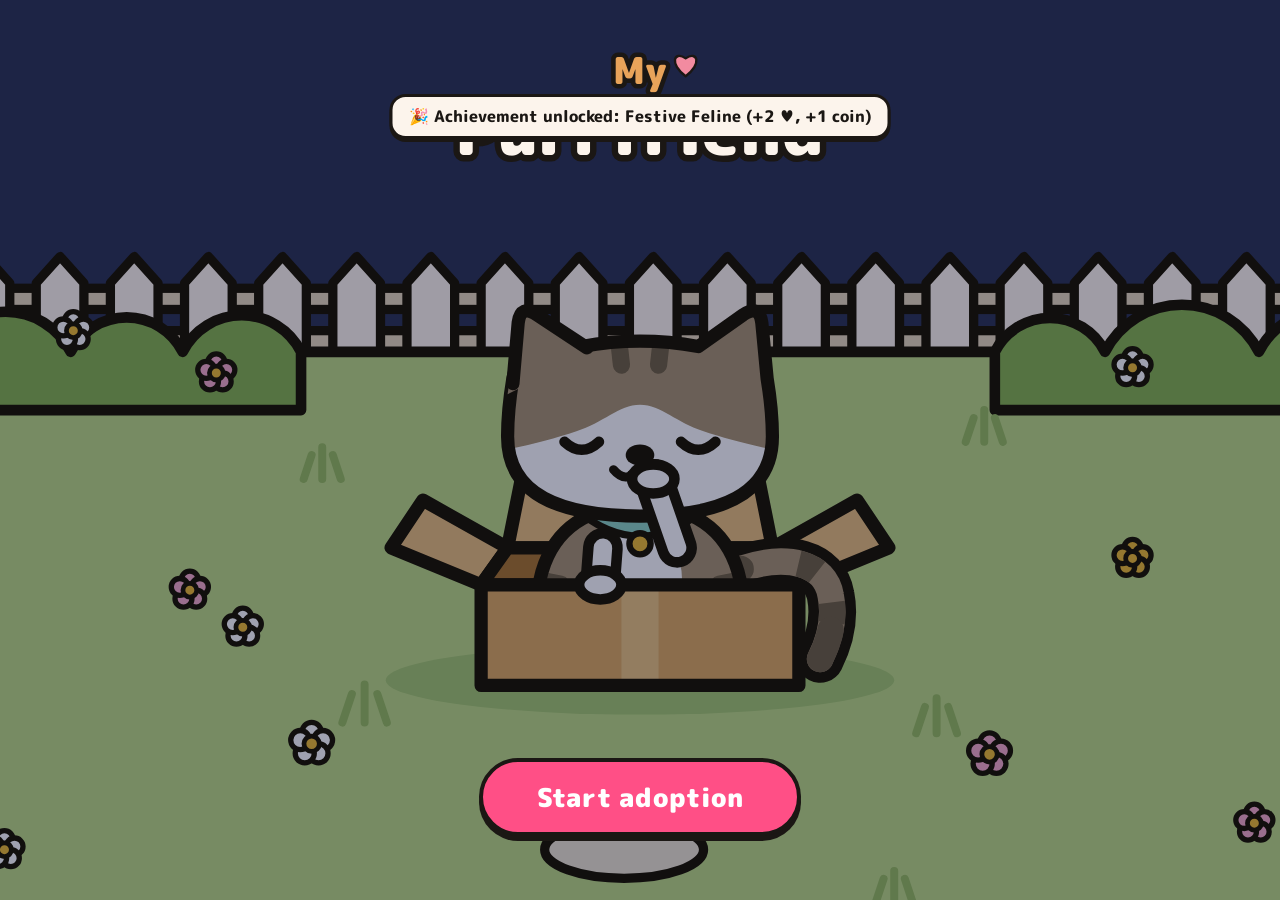
==== commit a53a2c43: "Eating and toy-batting animations, a Colours tab, and the wall note follows renames The cat dips its" ====
--- a/cat-game/index.html
+++ b/cat-game/index.html
@@ -50,6 +50,10 @@
 
       <nav class="decorbar" id="decorbar" aria-label="Arrange the room" hidden>
         <div class="decor-head"><p id="decorHint"></p><button class="btn primary" id="decorDone">Done</button></div>
+        <div class="decor-tabs" id="decorTabs" role="tablist" aria-label="What to change">
+          <button type="button" role="tab" data-tab="items" aria-selected="true">Furniture &amp; toys</button>
+          <button type="button" role="tab" data-tab="colours" aria-selected="false">Colours <i class="tab-dot" id="coloursDot" hidden></i></button>
+        </div>
         <div class="decor-tray" id="decorTray"></div>
       </nav>
       <nav class="toolbar playbar" id="playbar" hidden>
--- a/cat-game/styles.css
+++ b/cat-game/styles.css
@@ -1195,6 +1195,56 @@
 @keyframes paddle {
   50% { transform: rotate(10deg); }
 }
+/* Eating: the head dips into the bowl twice a round, and the mouth (switched in the scene) opens
+   on the way down and shuts on the bite. 0.9s, the same beat as CHEW_MS in scene.js. */
+.cat.eating .head-wrap {
+  animation: chomp 0.9s ease-in-out infinite;
+}
+@keyframes chomp {
+  0%, 100% { transform: translate(0, -1px) rotate(0deg); }
+  18% { transform: translate(3px, 6px) rotate(8deg); }
+  37% { transform: translate(4px, 8px) rotate(11deg); }
+  55% { transform: translate(1px, 2px) rotate(3deg); }
+  72% { transform: translate(3px, 6px) rotate(8deg); }
+  88% { transform: translate(4px, 8px) rotate(10deg); }
+}
+/* Batting a toy: the front paws take turns knocking it away and hooking it back while the toy
+   slides (or rolls) left and right. */
+.cat.batting .bat-a {
+  animation: batPaw 1.4s ease-in-out infinite;
+}
+.cat.batting .bat-b {
+  animation: batPaw 1.4s ease-in-out infinite -0.7s;
+}
+@keyframes batPaw {
+  0%, 45%, 100% { transform: translate(0, 0) rotate(0deg); }
+  10% { transform: translate(-4px, 0) rotate(-26deg); }
+  21% { transform: translate(12px, 1px) rotate(7deg); }
+}
+.cat.batting .head-wrap {
+  animation: batLook 1.4s ease-in-out infinite;
+}
+@keyframes batLook {
+  0%, 100% { transform: translate(0, 0) rotate(0deg); }
+  20% { transform: translate(2px, 3px) rotate(6deg); }
+  50% { transform: translate(0, 1px) rotate(-3deg); }
+  70% { transform: translate(2px, 3px) rotate(5deg); }
+}
+.item.dribble {
+  --spin: 0.12;
+  transform-box: fill-box;
+  transform-origin: 50% 85%;
+  animation: dribble 1.4s ease-in-out infinite;
+}
+.item.dribble.round {
+  --spin: 1;
+}
+@keyframes dribble {
+  0%, 100% { transform: translateX(var(--off, 0px)) rotate(0deg); }
+  22% { transform: translateX(calc(var(--off, 0px) + 12px)) rotate(calc(50deg * var(--spin))); }
+  45% { transform: translateX(calc(var(--off, 0px) + 9px)) rotate(calc(70deg * var(--spin))); }
+  72% { transform: translateX(calc(var(--off, 0px) - 4px)) rotate(calc(-20deg * var(--spin))); }
+}
 .cat.tilt .head-wrap {
   animation: tilt 1.4s ease-in-out;
 }
@@ -1941,7 +1991,12 @@
 @media (prefers-reduced-motion: reduce) {
   .stink,
   .cat.angry .tail-wag,
-  .cat.recoil .breathe {
+  .cat.recoil .breathe,
+  .cat.eating .head-wrap,
+  .cat.batting .head-wrap,
+  .cat.batting .bat-a,
+  .cat.batting .bat-b,
+  .item.dribble {
     animation: none;
   }
 }
@@ -2238,6 +2293,39 @@
 .decor-head .btn {
   flex: none;
 }
+.decor-tabs {
+  display: flex;
+  gap: 6px;
+}
+.decor-tabs button {
+  position: relative;
+  padding: 6px 14px;
+  font: inherit;
+  font-weight: 800;
+  font-size: 13px;
+  color: var(--ink);
+  background: var(--paper);
+  border: var(--line);
+  border-radius: 999px;
+  cursor: pointer;
+}
+.decor-tabs button[aria-selected='true'] {
+  background: #ffd23f;
+  box-shadow: var(--shadow);
+}
+.tab-dot {
+  position: absolute;
+  top: -4px;
+  right: -3px;
+  width: 12px;
+  height: 12px;
+  background: #ff5a7a;
+  border: 2.5px solid var(--ink);
+  border-radius: 50%;
+}
+.tab-dot[hidden] {
+  display: none;
+}
 .decor-tray {
   display: flex;
   gap: 8px;
@@ -2312,6 +2400,100 @@
   background: #ffd23f;
   border: 2.5px solid var(--ink);
   border-radius: 50%;
+}
+/* The Colours tab: one card per piece of furniture, with a chip for each colour. */
+.ccard {
+  flex: none;
+  width: 172px;
+  display: flex;
+  flex-direction: column;
+  align-items: center;
+  gap: 3px;
+  padding: 6px 6px 8px;
+  background: var(--paper);
+  border: var(--line);
+  border-radius: 16px;
+  box-shadow: var(--shadow);
+}
+.ccard .dcard-ico {
+  width: 96px;
+  height: 52px;
+}
+.ccard b {
+  font-size: 13px;
+  line-height: 1.15;
+}
+.ccard small {
+  font-size: 11px;
+  font-weight: 700;
+  color: var(--ink-soft);
+  min-height: 13px;
+}
+.swatches {
+  display: flex;
+  flex-wrap: wrap;
+  justify-content: center;
+  gap: 6px;
+  margin: 2px 0;
+}
+.swatch {
+  position: relative;
+  flex: none;
+  width: 30px;
+  height: 30px;
+  padding: 0;
+  background: var(--c, #ccc);
+  border: 2.5px solid var(--ink);
+  border-radius: 50%;
+  cursor: pointer;
+  font: inherit;
+  font-weight: 900;
+  font-size: 13px;
+  color: var(--ink);
+}
+.swatch:hover:not(.locked) {
+  transform: scale(1.08);
+}
+.swatch.on {
+  box-shadow: 0 0 0 3px #fff, 0 0 0 6px var(--ink);
+}
+.swatch.on::after {
+  content: '';
+  position: absolute;
+  left: 8px;
+  top: 4px;
+  width: 7px;
+  height: 13px;
+  border: solid var(--ink);
+  border-width: 0 3px 3px 0;
+  transform: rotate(45deg);
+  filter: drop-shadow(0 0 1px #fff) drop-shadow(0 0 1px #fff);
+}
+.swatch.locked {
+  background: transparent;
+  border-style: dashed;
+  border-color: rgba(27, 23, 20, 0.45);
+  color: rgba(27, 23, 20, 0.5);
+}
+.ccard.empty .dcard-ico {
+  opacity: 0.55;
+}
+
+/* What just changed in the room glows for a moment. */
+.piece-flash rect {
+  fill: rgba(255, 210, 63, 0.22);
+  stroke: #ff8a00;
+  stroke-width: 6;
+  stroke-dasharray: 14 10;
+  animation: piece-flash 0.55s ease-in-out 4;
+}
+@keyframes piece-flash {
+  50% { stroke-width: 11; fill: rgba(255, 210, 63, 0.4); }
+}
+@media (prefers-reduced-motion: reduce) {
+  .piece-flash rect {
+    animation: none;
+  }
 }
 .decorbar.drop-away .decor-tray {
   outline: 3px dashed var(--ink);
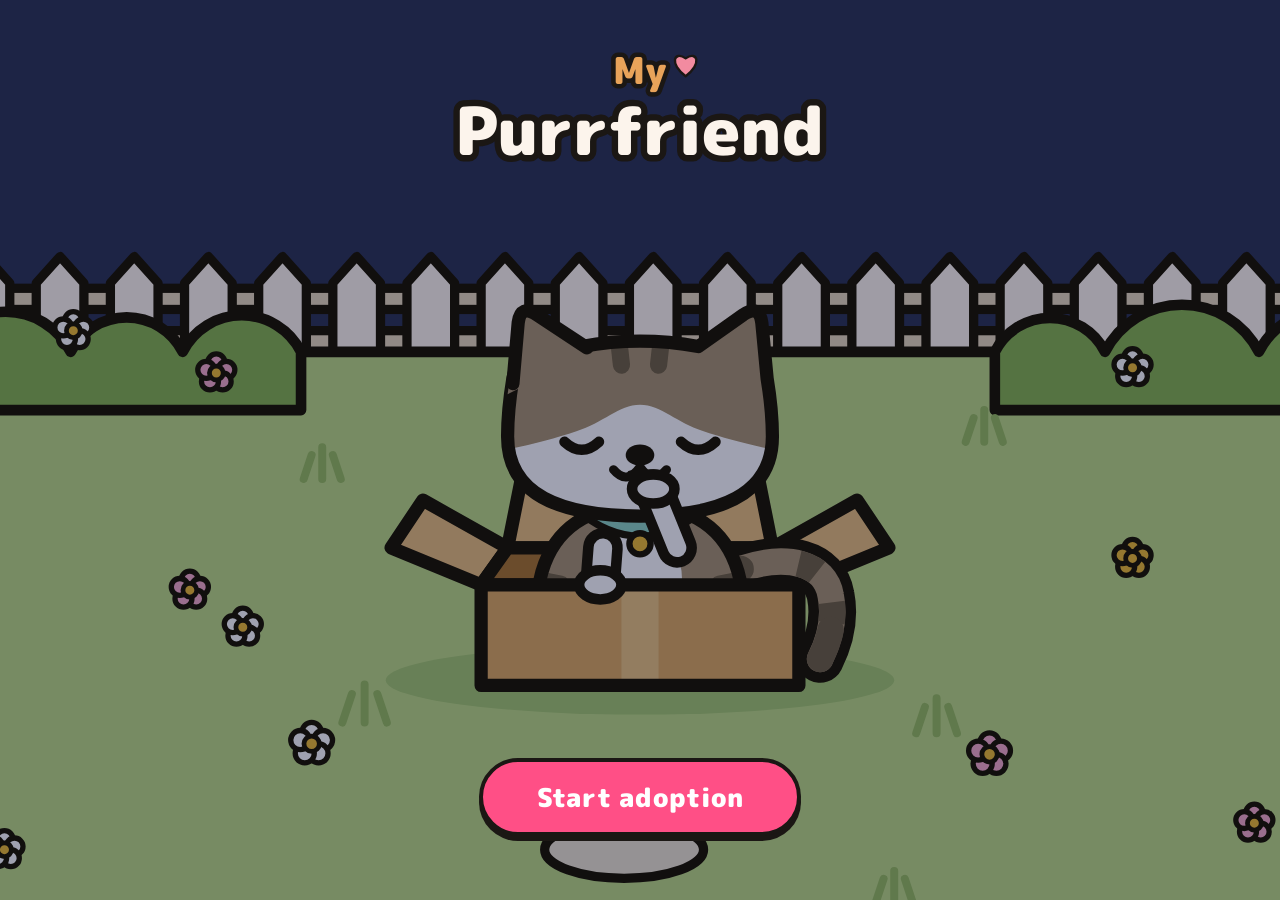
==== commit 24f8107b: "Add a what's-new pop-up and an Updates page in the menu Returning players see the newest updates onc" ====
--- a/cat-game/index.html
+++ b/cat-game/index.html
@@ -83,6 +83,7 @@
     <script src="js/core/gacha.js"></script>
     <script src="js/core/journal.js"></script>
     <script src="js/core/notes.js"></script>
+    <script src="js/core/updates.js"></script>
     <!-- Screen -->
     <script src="js/ui/catArt.js"></script>
     <script src="js/ui/roomArt.js"></script>
--- a/cat-game/styles.css
+++ b/cat-game/styles.css
@@ -611,7 +611,8 @@
 .modal > .btn,
 .modal .naming .btn,
 .modal .away .btn,
-.modal .celebrate .btn {
+.modal .celebrate .btn,
+.modal .updates > .btn {
   margin-top: 14px;
 }
 .small {
@@ -1229,6 +1230,111 @@
   20% { transform: translate(2px, 3px) rotate(6deg); }
   50% { transform: translate(0, 1px) rotate(-3deg); }
   70% { transform: translate(2px, 3px) rotate(5deg); }
+}
+/* Set pieces (see SCRIPTS in scene.js). Climbing the curtain: paws take turns reaching, back feet
+   push, then it hangs and sways, then slides down in jerks while the curtain swings. */
+.cat.climbing .claw-a,
+.cat.sliding .claw-a {
+  animation: claw 0.5s ease-in-out infinite;
+}
+.cat.climbing .claw-b,
+.cat.sliding .claw-b {
+  animation: claw 0.5s ease-in-out infinite -0.25s;
+}
+.cat.climbing .push-a {
+  animation: push 0.5s ease-in-out infinite -0.25s;
+}
+.cat.climbing .push-b {
+  animation: push 0.5s ease-in-out infinite;
+}
+@keyframes claw {
+  50% { transform: translateY(-10px); }
+}
+@keyframes push {
+  50% { transform: translate(3px, -6px); }
+}
+.cat.hanging {
+  transform-origin: 20px -120px;
+  animation: hangSway 1.3s ease-in-out infinite;
+}
+@keyframes hangSway {
+  0%, 100% { transform: rotate(-2.5deg); }
+  50% { transform: rotate(2.5deg); }
+}
+.cat.sliding {
+  animation: slideShake 0.09s linear infinite;
+}
+@keyframes slideShake {
+  50% { transform: translateX(1.6px); }
+}
+.curtain-shake .cur {
+  transform-box: fill-box;
+  transform-origin: 50% 0;
+  animation: curtainSwing 0.6s ease-in-out infinite;
+}
+.curtain-shake .cur-r {
+  animation-duration: 0.85s;
+  animation-delay: -0.3s;
+}
+@keyframes curtainSwing {
+  0%, 100% { transform: rotate(-1.8deg) skewX(-1.2deg); }
+  50% { transform: rotate(1.8deg) skewX(1.2deg); }
+}
+/* The wiggle before a pounce: the back end swings about the front paws. */
+.cat.wiggling .rear {
+  animation: buttWiggle 0.17s ease-in-out infinite alternate;
+}
+@keyframes buttWiggle {
+  from { transform: rotate(-7deg); }
+  to { transform: rotate(7deg); }
+}
+/* A drink: head down, lapping; then one paw goes in and comes out flicking. */
+.cat.lapping .head-wrap {
+  animation: chomp 1.1s ease-in-out infinite;
+}
+.cat.lapping .bat-a,
+.cat.lapping .bat-b,
+.cat.dipping .bat-b,
+.cat.flicking .bat-b {
+  visibility: hidden;
+}
+.cat.dipping .bat-a {
+  animation: dipA 0.9s ease-in forwards;
+}
+.cat.flicking .bat-a {
+  animation: flickA 1.1s ease-in-out forwards;
+}
+@keyframes dipA {
+  0% { transform: rotate(0deg); }
+  30% { transform: translate(-3px, 0) rotate(-50deg); }
+  62%, 100% { transform: rotate(7deg); }
+}
+@keyframes flickA {
+  0% { transform: rotate(7deg); }
+  22% { transform: rotate(-78deg); }
+  38% { transform: rotate(-60deg); }
+  52% { transform: rotate(-80deg); }
+  66% { transform: rotate(-62deg); }
+  100% { transform: rotate(0deg); }
+}
+.ripple {
+  transform-box: fill-box;
+  transform-origin: center;
+  animation: ripple 0.9s ease-out forwards;
+}
+@keyframes ripple {
+  from { transform: scale(0.3); opacity: 0.95; }
+  to { transform: scale(1.7); opacity: 0; }
+}
+/* A bubble popping: a ring of little lines that flares and fades. */
+.bubble-burst .burst-in {
+  transform-box: fill-box;
+  transform-origin: center;
+  animation: popBurst 0.4s ease-out forwards;
+}
+@keyframes popBurst {
+  from { transform: scale(0.5); opacity: 1; }
+  to { transform: scale(1.5); opacity: 0; }
 }
 .item.dribble {
   --spin: 0.12;
@@ -1996,6 +2102,17 @@
   .cat.batting .head-wrap,
   .cat.batting .bat-a,
   .cat.batting .bat-b,
+  .cat.climbing .claw-a,
+  .cat.climbing .claw-b,
+  .cat.climbing .push-a,
+  .cat.climbing .push-b,
+  .cat.hanging,
+  .cat.sliding,
+  .cat.sliding .claw-a,
+  .cat.sliding .claw-b,
+  .cat.wiggling .rear,
+  .cat.lapping .head-wrap,
+  .curtain-shake .cur,
   .item.dribble {
     animation: none;
   }
@@ -3216,3 +3333,87 @@
     height: 22px;
   }
 }
+
+/* ---- What's new (pop-up and Updates page) ------------------------------------------- */
+
+.updates > .btn {
+  width: 100%;
+}
+.upd-pill {
+  display: inline-block;
+  margin-bottom: 8px;
+  padding: 2px 12px;
+  background: var(--cta);
+  color: #fff;
+  border: 2.5px solid var(--ink);
+  border-radius: 999px;
+  font-size: 12px;
+  font-weight: 900;
+}
+.updates h2 {
+  margin: 0 0 2px;
+  padding-right: 30px;
+}
+.updates .small {
+  margin: 0 0 14px;
+}
+.upd-date {
+  margin: 18px 0 8px;
+  padding-top: 12px;
+  border-top: 2.5px dashed var(--ink-soft);
+  font-size: 15px;
+}
+.upd-list {
+  list-style: none;
+  padding: 0;
+  margin: 0;
+  display: flex;
+  flex-direction: column;
+  gap: 8px;
+}
+.upd-list li {
+  display: flex;
+  gap: 12px;
+  align-items: flex-start;
+  background: var(--paper-2);
+  border: 2.5px solid var(--ink);
+  border-radius: 14px;
+  padding: 10px 12px;
+}
+.upd-list b {
+  display: block;
+  font-size: 15px;
+  font-weight: 900;
+}
+.upd-list span {
+  display: block;
+  font-size: 13px;
+  font-weight: 700;
+  line-height: 1.4;
+  color: var(--ink-soft);
+}
+.upd-ico {
+  flex: none;
+  display: grid;
+  place-items: center;
+  width: 38px;
+  height: 38px;
+  border: 2.5px solid var(--ink);
+  border-radius: 11px;
+  background: var(--paper);
+}
+.upd-ico svg {
+  width: 22px;
+  height: 22px;
+}
+.upd-ico.tone-gold { background: var(--gold); }
+.upd-ico.tone-pink { background: var(--pink); }
+.upd-ico.tone-mint { background: var(--mint); }
+.upd-ico.tone-sage { background: var(--sage); }
+.upd-also {
+  margin: 12px 0 0;
+  font-size: 13px;
+  font-weight: 700;
+  line-height: 1.5;
+  color: var(--ink-soft);
+}
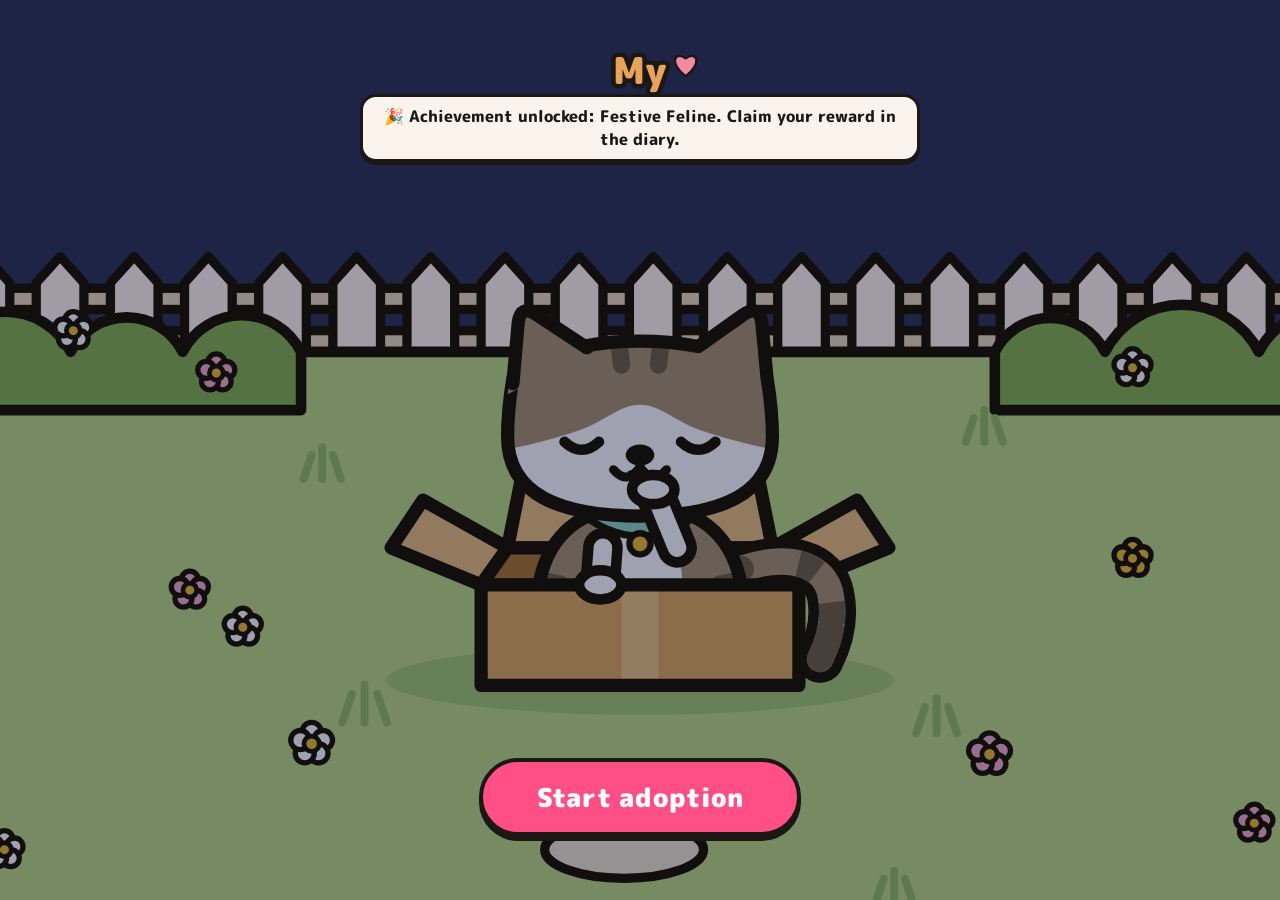
==== commit 2d03aba8: "Add a furniture shop, more ways to earn coins, and a 16 Oct update note Ten fixed pieces of furnitur" ====
--- a/cat-game/index.html
+++ b/cat-game/index.html
@@ -81,12 +81,14 @@
     <script src="js/core/sim.js"></script>
     <script src="js/core/interactions.js"></script>
     <script src="js/core/gacha.js"></script>
+    <script src="js/core/shop.js"></script>
     <script src="js/core/journal.js"></script>
     <script src="js/core/notes.js"></script>
     <script src="js/core/updates.js"></script>
     <!-- Screen -->
     <script src="js/ui/catArt.js"></script>
     <script src="js/ui/roomArt.js"></script>
+    <script src="js/ui/shopArt.js"></script>
     <script src="js/ui/gardenArt.js"></script>
     <script src="js/sound/samples.js"></script>
     <script src="js/ui/sound.js"></script>
--- a/cat-game/styles.css
+++ b/cat-game/styles.css
@@ -612,7 +612,8 @@
 .modal .naming .btn,
 .modal .away .btn,
 .modal .celebrate .btn,
-.modal .updates > .btn {
+.modal .updates > .btn,
+.modal .updates > .row {
   margin-top: 14px;
 }
 .small {
@@ -2410,6 +2411,9 @@
 .decor-head .btn {
   flex: none;
 }
+.decor-tabs[hidden] {
+  display: none;
+}
 .decor-tabs {
   display: flex;
   gap: 6px;
@@ -2518,34 +2522,7 @@
   border: 2.5px solid var(--ink);
   border-radius: 50%;
 }
-/* The Colours tab: one card per piece of furniture, with a chip for each colour. */
-.ccard {
-  flex: none;
-  width: 172px;
-  display: flex;
-  flex-direction: column;
-  align-items: center;
-  gap: 3px;
-  padding: 6px 6px 8px;
-  background: var(--paper);
-  border: var(--line);
-  border-radius: 16px;
-  box-shadow: var(--shadow);
-}
-.ccard .dcard-ico {
-  width: 96px;
-  height: 52px;
-}
-.ccard b {
-  font-size: 13px;
-  line-height: 1.15;
-}
-.ccard small {
-  font-size: 11px;
-  font-weight: 700;
-  color: var(--ink-soft);
-  min-height: 13px;
-}
+/* The Colours tab: first the pieces of furniture, then one piece's colours. */
 .swatches {
   display: flex;
   flex-wrap: wrap;
@@ -2571,9 +2548,11 @@
 .swatch:hover:not(.locked) {
   transform: scale(1.08);
 }
+.colcard.on .swatch,
 .swatch.on {
   box-shadow: 0 0 0 3px #fff, 0 0 0 6px var(--ink);
 }
+.colcard.on .swatch::after,
 .swatch.on::after {
   content: '';
   position: absolute;
@@ -2591,9 +2570,6 @@
   border-style: dashed;
   border-color: rgba(27, 23, 20, 0.45);
   color: rgba(27, 23, 20, 0.5);
-}
-.ccard.empty .dcard-ico {
-  opacity: 0.55;
 }
 
 /* What just changed in the room glows for a moment. */
@@ -2961,6 +2937,7 @@
   gap: 8px;
 }
 .trophy {
+  position: relative;
   display: grid;
   grid-template-columns: 46px 1fr;
   gap: 10px;
@@ -3339,6 +3316,30 @@
 .updates > .btn {
   width: 100%;
 }
+.updates > .row {
+  display: flex;
+  gap: 8px;
+}
+.updates > .row .btn {
+  flex: 1;
+}
+.upd-link {
+  display: block;
+  margin: 10px auto 0;
+  padding: 4px 8px;
+  background: none;
+  border: 0;
+  font: inherit;
+  font-size: 14px;
+  font-weight: 800;
+  color: var(--ink-soft);
+  text-decoration: underline;
+  text-underline-offset: 3px;
+  cursor: pointer;
+}
+.upd-link:hover {
+  color: var(--ink);
+}
 .upd-pill {
   display: inline-block;
   margin-bottom: 8px;
@@ -3357,12 +3358,6 @@
 .updates .small {
   margin: 0 0 14px;
 }
-.upd-date {
-  margin: 18px 0 8px;
-  padding-top: 12px;
-  border-top: 2.5px dashed var(--ink-soft);
-  font-size: 15px;
-}
 .upd-list {
   list-style: none;
   padding: 0;
@@ -3417,3 +3412,561 @@
   line-height: 1.5;
   color: var(--ink-soft);
 }
+
+/* Colours tab, step 1: a card per piece of furniture */
+.pcard {
+  flex: none;
+  width: 118px;
+  display: flex;
+  flex-direction: column;
+  align-items: center;
+  gap: 3px;
+  padding: 6px 6px 8px;
+  font: inherit;
+  color: var(--ink);
+  background: var(--paper);
+  border: var(--line);
+  border-radius: 16px;
+  box-shadow: var(--shadow);
+  cursor: pointer;
+}
+.pcard:hover {
+  background: #fff;
+}
+.pcard:active {
+  transform: translateY(2px);
+  box-shadow: 0 1px 0 var(--ink);
+}
+.pcard .dcard-ico {
+  width: 92px;
+  height: 48px;
+}
+.pcard b {
+  font-size: 13px;
+  line-height: 1.15;
+}
+.pcard small {
+  font-size: 11px;
+  font-weight: 700;
+  color: var(--ink-soft);
+}
+.pcard.empty .dcard-ico {
+  opacity: 0.55;
+}
+.pdots {
+  display: flex;
+  gap: 3px;
+  min-height: 10px;
+}
+.pdot {
+  width: 10px;
+  height: 10px;
+  background: var(--c, #ccc);
+  border: 1.5px solid var(--ink);
+  border-radius: 50%;
+}
+.pdot.on {
+  box-shadow: 0 0 0 2px #fff, 0 0 0 3.5px var(--ink);
+}
+
+/* Colours tab, step 2: the colours of one piece, wrapping so a long list stays reachable */
+.decor-tray.wrap {
+  flex-wrap: wrap;
+  align-content: flex-start;
+  max-height: 148px;
+  overflow-x: hidden;
+  overflow-y: auto;
+  touch-action: pan-y;
+}
+.colcard {
+  flex: none;
+  width: 78px;
+  display: flex;
+  flex-direction: column;
+  align-items: center;
+  gap: 4px;
+  padding: 7px 4px 6px;
+  font: inherit;
+  color: var(--ink);
+  background: var(--paper);
+  border: var(--line);
+  border-radius: 14px;
+  cursor: pointer;
+}
+.colcard:hover:not(.on) {
+  background: #fff;
+}
+.colcard.on {
+  background: #ffd23f;
+  box-shadow: var(--shadow);
+}
+.colcard .swatch {
+  width: 36px;
+  height: 36px;
+  display: grid;
+  place-items: center;
+  cursor: inherit;
+}
+.colcard .swatch svg {
+  width: 20px;
+  height: 20px;
+}
+.colcard .swatch.back {
+  background: var(--paper-2);
+}
+.colcard b {
+  font-size: 11.5px;
+  line-height: 1.15;
+  text-align: center;
+  overflow-wrap: anywhere;
+}
+.colcard.locked,
+.colcard.back {
+  background: transparent;
+  border-style: dashed;
+}
+.colcard.locked {
+  color: rgba(27, 23, 20, 0.55);
+}
+.colcard.back {
+  color: var(--ink);
+}
+@media (max-width: 760px) {
+  .pcard {
+    width: 108px;
+  }
+  .colcard {
+    width: 72px;
+  }
+}
+
+/* Updates page: one tappable row per release */
+.upd-rows {
+  list-style: none;
+  padding: 0;
+  margin: 0;
+  display: flex;
+  flex-direction: column;
+  gap: 8px;
+}
+.upd-row {
+  position: relative;
+  width: 100%;
+  display: block;
+  text-align: left;
+  padding: 10px 40px 10px 14px;
+  font: inherit;
+  color: var(--ink);
+  background: var(--paper-2);
+  border: 2.5px solid var(--ink);
+  border-radius: 14px;
+  cursor: pointer;
+}
+.upd-row:hover {
+  background: #fff;
+}
+.upd-row:active {
+  transform: translateY(2px);
+}
+.upd-when {
+  display: inline-block;
+  margin-bottom: 4px;
+  padding: 1px 10px;
+  background: var(--gold);
+  border: 2px solid var(--ink);
+  border-radius: 999px;
+  font-size: 12px;
+  font-weight: 900;
+}
+.upd-row b {
+  display: block;
+  font-size: 15px;
+  font-weight: 900;
+}
+.upd-sum {
+  display: block;
+  font-size: 13px;
+  font-weight: 700;
+  line-height: 1.4;
+  color: var(--ink-soft);
+}
+.upd-row small {
+  display: block;
+  margin-top: 4px;
+  font-size: 12px;
+  font-weight: 800;
+  color: var(--ink-soft);
+}
+.upd-go {
+  position: absolute;
+  right: 12px;
+  top: 50%;
+  width: 20px;
+  height: 20px;
+  margin-top: -10px;
+}
+
+/* Diary: a list of days (this week, or saved), then one day's page */
+.d-shelves {
+  display: flex;
+  gap: 6px;
+  margin: 8px 0 8px;
+}
+.d-shelves button {
+  flex: 1;
+  display: flex;
+  align-items: center;
+  justify-content: center;
+  gap: 8px;
+  padding: 7px 10px;
+  font: inherit;
+  font-weight: 900;
+  color: var(--ink);
+  background: var(--paper-2);
+  border: var(--line);
+  border-radius: 12px;
+  cursor: pointer;
+}
+.d-shelves button[aria-selected='true'] {
+  background: var(--gold);
+  box-shadow: var(--shadow);
+}
+.d-shelves i {
+  min-width: 22px;
+  padding: 0 6px;
+  font-style: normal;
+  font-size: 12px;
+  line-height: 20px;
+  text-align: center;
+  background: var(--paper);
+  border: 2px solid var(--ink);
+  border-radius: 999px;
+}
+.d-note {
+  margin: 0 0 8px;
+}
+.d-rows {
+  list-style: none;
+  padding: 0;
+  margin: 0;
+  display: flex;
+  flex-direction: column;
+  gap: 8px;
+}
+.d-row {
+  width: 100%;
+  display: flex;
+  align-items: center;
+  gap: 12px;
+  padding: 8px 12px 8px 8px;
+  text-align: left;
+  font: inherit;
+  color: var(--ink);
+  background: var(--paper-2);
+  border: 2.5px solid var(--ink);
+  border-radius: 14px;
+  cursor: pointer;
+}
+.d-row:hover {
+  background: #fff;
+}
+.d-row:active {
+  transform: translateY(2px);
+}
+.d-row.now {
+  background: #fff3c4;
+}
+.d-tile {
+  flex: none;
+  width: 52px;
+  display: flex;
+  flex-direction: column;
+  align-items: center;
+  padding: 3px 0 4px;
+  background: var(--paper);
+  border: 2.5px solid var(--ink);
+  border-radius: 10px;
+  line-height: 1.05;
+}
+.d-tile small {
+  font-size: 10.5px;
+  font-weight: 800;
+  text-transform: uppercase;
+  color: var(--ink-soft);
+}
+.d-tile b {
+  font-size: 22px;
+  font-weight: 900;
+}
+.d-text {
+  flex: 1;
+  min-width: 0;
+}
+.d-text b {
+  display: block;
+  font-size: 15px;
+  font-weight: 900;
+}
+.d-text span {
+  display: block;
+  font-size: 13px;
+  font-weight: 700;
+  color: var(--ink-soft);
+  white-space: nowrap;
+  overflow: hidden;
+  text-overflow: ellipsis;
+}
+.d-mark svg {
+  display: block;
+  width: 20px;
+  height: 20px;
+  color: var(--ink);
+}
+.d-go {
+  flex: none;
+  width: 18px;
+  height: 18px;
+}
+.d-bar {
+  display: flex;
+  align-items: center;
+  justify-content: space-between;
+  gap: 8px;
+  margin: 8px 0 10px;
+}
+.d-back,
+.d-save {
+  display: inline-flex;
+  align-items: center;
+  gap: 6px;
+  padding: 6px 14px 6px 10px;
+  font: inherit;
+  font-weight: 900;
+  font-size: 14px;
+  color: var(--ink);
+  background: var(--paper-2);
+  border: var(--line);
+  border-radius: 999px;
+  cursor: pointer;
+}
+.d-back svg {
+  width: 16px;
+  height: 16px;
+}
+.d-save svg {
+  width: 18px;
+  height: 18px;
+}
+.d-save {
+  padding-left: 12px;
+}
+.d-save.on {
+  background: var(--gold);
+  box-shadow: var(--shadow);
+}
+.d-back:hover,
+.d-save:hover:not(.on) {
+  background: #fff;
+}
+.d-later {
+  font-size: 12.5px;
+  font-weight: 700;
+  color: var(--ink-soft);
+  text-align: right;
+}
+
+/* Trophies: filter, a tick on finished ones, and rewards waiting to be claimed */
+.t-filters button {
+  font-size: 13px;
+  padding: 6px 6px;
+  gap: 6px;
+}
+.t-banner {
+  display: flex;
+  align-items: center;
+  justify-content: space-between;
+  gap: 10px;
+  margin: 0 0 8px;
+  padding: 8px 8px 8px 14px;
+  background: #fff3c4;
+  border: 2.5px dashed var(--ink);
+  border-radius: 14px;
+  font-weight: 800;
+  font-size: 14px;
+}
+.t-banner .btn {
+  flex: none;
+  padding: 6px 14px;
+}
+.trophy.done {
+  padding-right: 48px;
+}
+.t-tick {
+  position: absolute;
+  top: 9px;
+  right: 10px;
+  width: 28px;
+  height: 28px;
+  display: grid;
+  place-items: center;
+  color: var(--ink);
+  background: var(--sage);
+  border: 2.5px solid var(--ink);
+  border-radius: 50%;
+}
+.t-tick svg {
+  width: 16px;
+  height: 16px;
+}
+.t-tick.new {
+  background: var(--gold);
+}
+.trophy.waiting {
+  background: #fff0a8;
+  border-color: var(--ink);
+}
+.t-claim {
+  margin-top: 2px;
+  padding: 5px 14px;
+  font: inherit;
+  font-weight: 900;
+  font-size: 14px;
+  color: #fff;
+  background: var(--cta);
+  border: var(--line);
+  border-radius: 999px;
+  box-shadow: var(--shadow);
+  cursor: pointer;
+}
+.t-claim span {
+  margin-left: 4px;
+  font-weight: 800;
+  font-size: 12.5px;
+}
+.t-claim:active {
+  transform: translateY(2px);
+  box-shadow: 0 1px 0 var(--ink);
+}
+.d-earlier {
+  margin: 14px 0 2px;
+  font-size: 15px;
+}
+
+/* The Shop tab: furniture first, then the looks for one piece */
+.pcard.shop small {
+  font-size: 11px;
+  font-weight: 700;
+  color: var(--ink-soft);
+  text-align: center;
+  line-height: 1.15;
+}
+.pcard.shop small.own {
+  font-weight: 800;
+}
+.pcard.shop .dcard-ico {
+  height: 54px;
+}
+.shopcard {
+  flex: none;
+  width: 134px;
+  display: flex;
+  flex-direction: column;
+  align-items: center;
+  gap: 4px;
+  padding: 6px 6px 8px;
+  font: inherit;
+  color: var(--ink);
+  background: var(--paper);
+  border: var(--line);
+  border-radius: 16px;
+}
+.shopcard.on {
+  background: #fff3c4;
+  box-shadow: var(--shadow);
+}
+.shopcard .dcard-ico {
+  width: 100%;
+  height: 62px;
+  background: var(--paper-2);
+  border: 2px solid var(--ink);
+  border-radius: 11px;
+}
+.shopcard .dcard-ico svg {
+  max-height: 56px;
+}
+.shopcard b {
+  font-size: 12.5px;
+  line-height: 1.15;
+  text-align: center;
+  min-height: 29px;
+  display: flex;
+  align-items: center;
+}
+.shopcard.back {
+  width: 86px;
+  justify-content: center;
+  background: transparent;
+  border-style: dashed;
+  cursor: pointer;
+}
+.shopcard.back b {
+  min-height: 0;
+}
+.shopcard.back .swatch {
+  width: 36px;
+  height: 36px;
+  display: grid;
+  place-items: center;
+  background: var(--paper-2);
+}
+.shopcard.back .swatch svg {
+  width: 20px;
+  height: 20px;
+}
+.sbtn {
+  width: 100%;
+  padding: 4px 6px;
+  font: inherit;
+  font-weight: 900;
+  font-size: 13px;
+  text-align: center;
+  color: var(--ink);
+  background: var(--paper);
+  border: 2.5px solid var(--ink);
+  border-radius: 999px;
+}
+.sbtn .cn {
+  display: inline-block;
+  width: 17px;
+  height: 17px;
+  margin: 0 1px;
+  vertical-align: -3.5px;
+}
+.sbtn .cn svg {
+  width: 100%;
+  height: 100%;
+}
+.sbtn.buy {
+  color: #fff;
+  background: var(--cta);
+  box-shadow: 0 2px 0 var(--ink);
+  cursor: pointer;
+}
+.sbtn.buy:active {
+  transform: translateY(2px);
+  box-shadow: none;
+}
+.sbtn.own {
+  cursor: pointer;
+}
+.sbtn.own:hover {
+  background: #fff;
+}
+.sbtn.cur {
+  background: var(--sage);
+}
+.sbtn.dim {
+  color: rgba(27, 23, 20, 0.55);
+  background: transparent;
+  border-style: dashed;
+}
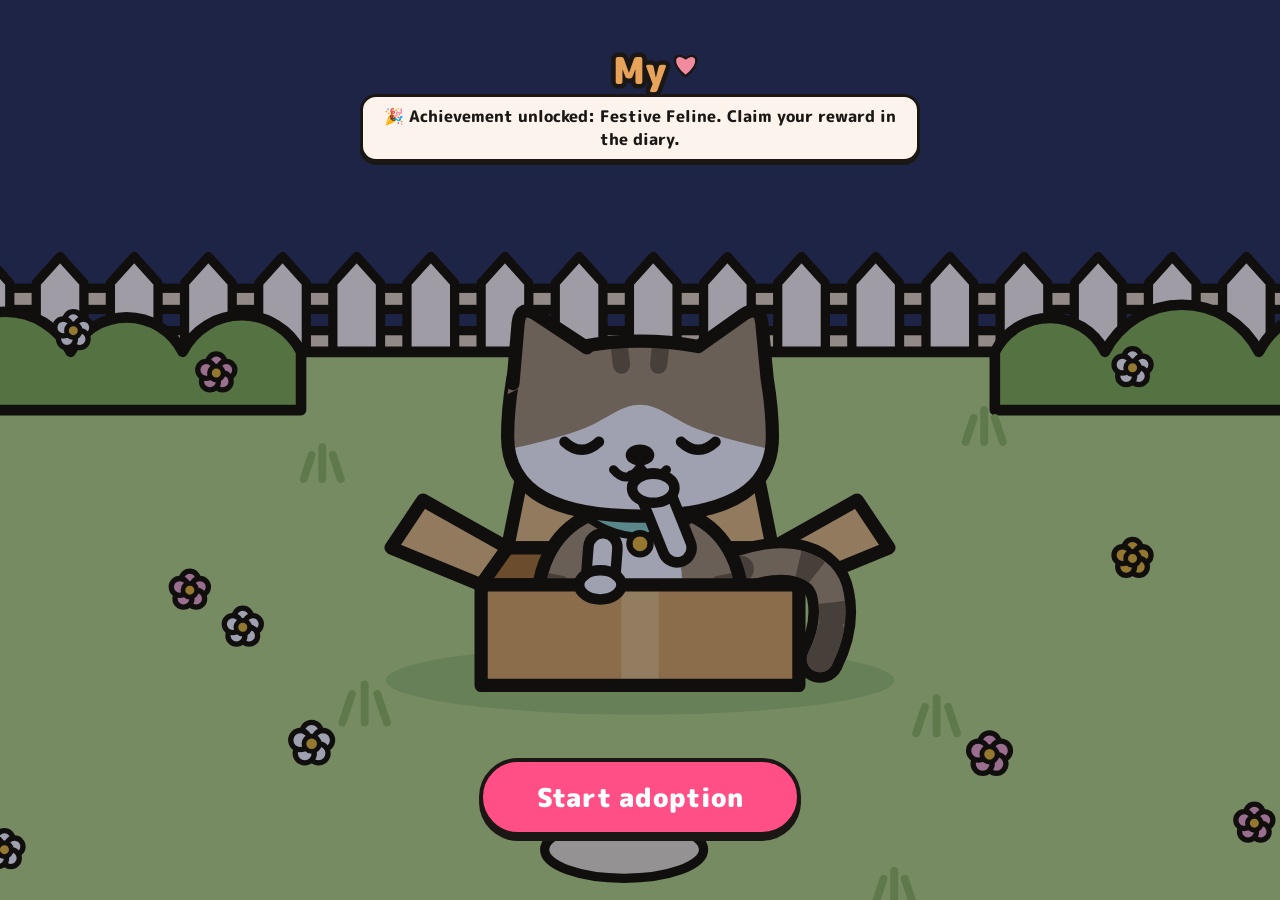
==== commit 79d0a1a7: "Add the daily check-in: a stamp card on the laptop Tap the laptop to open a laptop window with a fiv" ====
--- a/cat-game/index.html
+++ b/cat-game/index.html
@@ -94,6 +94,7 @@
     <script src="js/ui/sound.js"></script>
     <script src="js/ui/scene.js"></script>
     <script src="js/ui/logo.js"></script>
+    <script src="js/ui/checkin.js"></script>
     <script src="js/ui/app.js"></script>
   </body>
 </html>
--- a/cat-game/styles.css
+++ b/cat-game/styles.css
@@ -3970,3 +3970,475 @@
   background: transparent;
   border-style: dashed;
 }
+
+/* ---- Daily check-in: a laptop window with a stamp card in the middle ------------------------- */
+
+.ck-tip {
+  animation: ck-hop 1.2s ease-in-out infinite;
+}
+@keyframes ck-hop {
+  50% { transform: translateY(-4px); }
+}
+.modal.ck-modal {
+  width: min(500px, 100%);
+  max-height: calc(100dvh - 16px);
+  padding: 0 14px 0;
+  background: none;
+  border: 0;
+  box-shadow: none;
+  overflow-x: hidden;
+  overflow-y: auto;
+  scrollbar-width: none;
+  animation: ck-pop 0.26s ease-out;
+}
+.modal.ck-modal::-webkit-scrollbar {
+  display: none;
+}
+@keyframes ck-pop {
+  from { transform: scale(0.94) translateY(10px); opacity: 0; }
+  to { transform: scale(1); opacity: 1; }
+}
+.ck-laptop {
+  position: relative;
+  padding: 4px 0 0;
+}
+.ck-lid {
+  padding: 10px;
+  background: #dfe3e8;
+  border: 3.5px solid var(--ink);
+  border-radius: 22px 22px 6px 6px;
+  box-shadow: 0 4px 0 rgba(27, 23, 20, 0.85);
+}
+.ck-bezel {
+  position: relative;
+  padding: 16px 9px 10px;
+  background: #3a3a40;
+  border: 2.5px solid var(--ink);
+  border-radius: 14px 14px 4px 4px;
+}
+.ck-cam {
+  position: absolute;
+  top: 5px;
+  left: 50%;
+  width: 6px;
+  height: 6px;
+  margin-left: -3px;
+  border-radius: 50%;
+  background: var(--mint);
+  border: 1.5px solid var(--ink);
+}
+.ck-screen {
+  padding: 8px;
+  background: #cfe6e0;
+  border: 2px solid var(--ink);
+  border-radius: 6px;
+}
+.ck-app {
+  background: var(--paper);
+  border: 3px solid var(--ink);
+  border-radius: 12px;
+  overflow: hidden;
+}
+.ck-titlebar {
+  display: flex;
+  align-items: center;
+  gap: 10px;
+  height: 30px;
+  padding: 0 10px;
+  background: var(--paper-2);
+  border-bottom: 3px solid var(--ink);
+  font-size: 12.5px;
+  font-weight: 900;
+}
+.ck-dots {
+  display: flex;
+  gap: 5px;
+}
+.ck-dots i {
+  width: 11px;
+  height: 11px;
+  border-radius: 50%;
+  border: 2px solid var(--ink);
+}
+.ck-dots i:nth-child(1) { background: #ff6f91; }
+.ck-dots i:nth-child(2) { background: var(--gold); }
+.ck-dots i:nth-child(3) { background: var(--mint); }
+.ck-titlebar > span:last-child {
+  margin-left: auto;
+  font-weight: 800;
+  color: var(--ink-soft);
+}
+.ck-body {
+  padding: 12px;
+}
+.ck-hinge {
+  position: relative;
+  z-index: 1;
+  height: 10px;
+  margin: 0 -6px;
+  background: #c9ced4;
+  border: 3px solid var(--ink);
+  border-top: 0;
+  border-radius: 0 0 10px 10px;
+}
+.ck-hinge::after {
+  content: '';
+  position: absolute;
+  left: 50%;
+  top: 0;
+  width: 70px;
+  height: 5px;
+  margin-left: -35px;
+  background: #aeb4bc;
+  border: 2px solid var(--ink);
+  border-top: 0;
+  border-radius: 0 0 6px 6px;
+}
+.ck-base {
+  position: relative;
+  height: 64px;
+  margin: 0 -22px;
+  padding: 14px 30px 0;
+  overflow: hidden;
+  background: #c9ced4;
+  border: 3.5px solid var(--ink);
+  border-top: 0;
+  border-bottom: 0;
+  border-radius: 0 0 4px 4px;
+}
+.ck-base::after {
+  content: '';
+  position: absolute;
+  left: 0;
+  right: 0;
+  bottom: 0;
+  height: 18px;
+  background: linear-gradient(to bottom, rgba(60, 40, 28, 0), rgba(60, 40, 28, 0.42));
+  pointer-events: none;
+}
+.ck-keys {
+  display: flex;
+  flex-direction: column;
+  gap: 5px;
+}
+.ck-keyrow {
+  display: flex;
+  gap: 4px;
+}
+.ck-keyrow i {
+  flex: 1;
+  height: 16px;
+  background: #f5f6f8;
+  border: 2px solid var(--ink);
+  border-radius: 4px;
+  box-shadow: 0 2px 0 #aeb4bc;
+}
+.ck-head {
+  display: flex;
+  align-items: center;
+  gap: 12px;
+}
+.ck-portrait {
+  flex: none;
+  width: 58px;
+  height: 58px;
+  border-radius: 50%;
+  border: var(--line);
+  background: var(--mint);
+  overflow: hidden;
+}
+.ck-portrait svg {
+  width: 100%;
+  height: 100%;
+  display: block;
+}
+.ck-head h2 {
+  margin: 0;
+  padding: 0;
+  font-size: 20px;
+  line-height: 1.15;
+}
+.ck-head p {
+  margin: 2px 0 0;
+  font-size: 13px;
+  font-weight: 700;
+  line-height: 1.3;
+  color: var(--ink-soft);
+}
+
+/* the stamp card: a punch card with five circles */
+.ck-card {
+  position: relative;
+  margin-top: 12px;
+  padding: 12px 12px 8px;
+  background: #fff6d6;
+  border: var(--line);
+  border-radius: 18px;
+}
+.ck-card::before,
+.ck-card::after {
+  content: '';
+  position: absolute;
+  top: 50%;
+  width: 14px;
+  height: 14px;
+  margin-top: -7px;
+  border-radius: 50%;
+  background: var(--paper);
+  border: 3px solid var(--ink);
+}
+.ck-card::before { left: -9px; clip-path: inset(0 0 0 50%); }
+.ck-card::after { right: -9px; clip-path: inset(0 50% 0 0); }
+.ck-cardtitle {
+  display: flex;
+  justify-content: space-between;
+  align-items: baseline;
+  gap: 8px;
+  margin-bottom: 10px;
+  font-size: 12px;
+  font-weight: 900;
+  letter-spacing: 0.06em;
+  text-transform: uppercase;
+  color: var(--ink-soft);
+}
+.ck-cardtitle b {
+  color: var(--ink);
+}
+.ck-slots {
+  display: grid;
+  grid-template-columns: repeat(5, 1fr);
+  gap: 8px;
+}
+.ck-col {
+  min-width: 0;
+  display: flex;
+  flex-direction: column;
+  align-items: center;
+  gap: 5px;
+}
+.ck-slot {
+  position: relative;
+  width: 100%;
+  aspect-ratio: 1;
+  padding: 0;
+  display: grid;
+  place-items: center;
+  border-radius: 50%;
+  border: 3px dashed rgba(27, 23, 20, 0.4);
+  background: rgba(255, 255, 255, 0.55);
+  font: inherit;
+  font-size: 19px;
+  font-weight: 900;
+  color: rgba(27, 23, 20, 0.35);
+  cursor: default;
+}
+.ck-slot.today {
+  border: 3px solid var(--ink);
+  background: #fff;
+  color: var(--ink);
+  cursor: pointer;
+  box-shadow: 0 3px 0 var(--ink);
+  animation: ck-ring 1.4s ease-in-out infinite;
+}
+.ck-slot.today:hover {
+  transform: translateY(-1px);
+}
+.ck-slot.today:active {
+  transform: translateY(2px);
+  box-shadow: 0 1px 0 var(--ink);
+}
+@keyframes ck-ring {
+  0%, 100% { box-shadow: 0 3px 0 var(--ink), 0 0 0 0 rgba(255, 79, 134, 0.55); }
+  50% { box-shadow: 0 3px 0 var(--ink), 0 0 0 8px rgba(255, 79, 134, 0); }
+}
+.ck-slot.done {
+  border: 3px solid var(--ink);
+  background: #fff;
+  color: transparent;
+}
+.ck-tap {
+  position: absolute;
+  left: 50%;
+  top: -11px;
+  transform: translateX(-50%);
+  padding: 0 8px;
+  font-size: 10.5px;
+  line-height: 16px;
+  font-weight: 900;
+  letter-spacing: 0.04em;
+  text-transform: uppercase;
+  color: #fff;
+  background: var(--cta);
+  border: 2px solid var(--ink);
+  border-radius: 999px;
+  white-space: nowrap;
+}
+.ck-ghost {
+  position: absolute;
+  inset: 20%;
+  opacity: 0.1;
+}
+.ck-slot.big {
+  border-color: var(--ink);
+  background: #fdeeb4;
+}
+.ck-slot.big.today,
+.ck-slot.big.done {
+  border-style: solid;
+}
+.ck-slot.big.future {
+  border-color: rgba(27, 23, 20, 0.55);
+}
+.ck-gift {
+  position: absolute;
+  inset: 14%;
+}
+.ck-slot.big.done .ck-gift {
+  opacity: 0.3;
+}
+.ck-print {
+  position: absolute;
+  inset: 10%;
+  transform: rotate(var(--rot, 0deg));
+}
+.ck-print svg {
+  width: 100%;
+  height: 100%;
+  display: block;
+  overflow: visible;
+}
+.ck-print.fresh {
+  animation: ck-thud 0.46s cubic-bezier(0.2, 1.4, 0.4, 1);
+}
+@keyframes ck-thud {
+  0% { transform: scale(1.7) rotate(calc(var(--rot) * 1.6)); opacity: 0; }
+  50% { opacity: 1; }
+  100% { transform: scale(1) rotate(var(--rot)); }
+}
+.ck-lab {
+  min-height: 27px;
+  display: flex;
+  flex-direction: column;
+  align-items: center;
+  justify-content: center;
+  font-size: 11.5px;
+  font-weight: 800;
+  line-height: 1.15;
+  text-align: center;
+  color: var(--ink-soft);
+}
+.ck-lab.dt b {
+  display: block;
+  font-size: 12.5px;
+  font-weight: 900;
+  text-transform: uppercase;
+  letter-spacing: 0.03em;
+  color: var(--ink);
+}
+.ck-lab.dt span {
+  display: block;
+  font-size: 11px;
+  white-space: nowrap;
+}
+.ck-lab.dt.fresh {
+  animation: ck-fade 0.5s ease-out 0.2s backwards;
+}
+@keyframes ck-fade {
+  from { opacity: 0; transform: translateY(6px); }
+}
+.ck-status {
+  min-height: 40px;
+  margin: 10px 2px 0;
+  font-size: 14px;
+  font-weight: 800;
+  line-height: 1.4;
+  text-align: center;
+  text-wrap: balance;
+}
+.ck-status b {
+  color: var(--cta);
+  font-weight: 900;
+}
+.ck-done {
+  display: block;
+  width: 100%;
+  margin-top: 4px;
+}
+.ck-done[hidden] {
+  display: none;
+}
+.ck-shake {
+  animation: ck-shake 0.16s ease-out;
+}
+@keyframes ck-shake {
+  40% { transform: translateY(3px); }
+}
+
+/* the paw, the coins, and the sparkles fly above everything */
+#ckfx {
+  position: fixed;
+  inset: 0;
+  z-index: 60;
+  pointer-events: none;
+  overflow: hidden;
+}
+.ck-arm {
+  position: absolute;
+  width: 96px;
+  height: 200px;
+  will-change: transform;
+}
+.ck-arm svg {
+  width: 100%;
+  height: 100%;
+  overflow: visible;
+  display: block;
+}
+.ck-flycoin {
+  position: absolute;
+  width: 26px;
+  height: 26px;
+  will-change: transform;
+}
+.ck-flycoin svg {
+  width: 100%;
+  height: 100%;
+  display: block;
+}
+.ck-spark {
+  position: absolute;
+  width: 14px;
+  height: 14px;
+  will-change: transform;
+}
+.ck-spark svg {
+  width: 100%;
+  height: 100%;
+  display: block;
+}
+
+@media (max-width: 440px) {
+  .modal.ck-modal {
+    padding: 0 6px;
+  }
+  .ck-lid { padding: 7px; }
+  .ck-bezel { padding: 14px 6px 8px; }
+  .ck-screen { padding: 5px; }
+  .ck-body { padding: 10px 8px; }
+  .ck-base { margin: 0 -12px; padding: 12px 18px 0; }
+  .ck-head h2 { font-size: 18px; }
+  .ck-portrait { width: 50px; height: 50px; }
+  .ck-slots { gap: 5px; }
+  .ck-card { padding: 10px 8px 6px; }
+  .ck-slot { font-size: 16px; }
+  .ck-lab.dt span { font-size: 10px; }
+}
+@media (prefers-reduced-motion: reduce) {
+  .ck-tip,
+  .ck-slot.today,
+  .modal.ck-modal,
+  .ck-print.fresh,
+  .ck-lab.dt.fresh {
+    animation: none;
+  }
+}
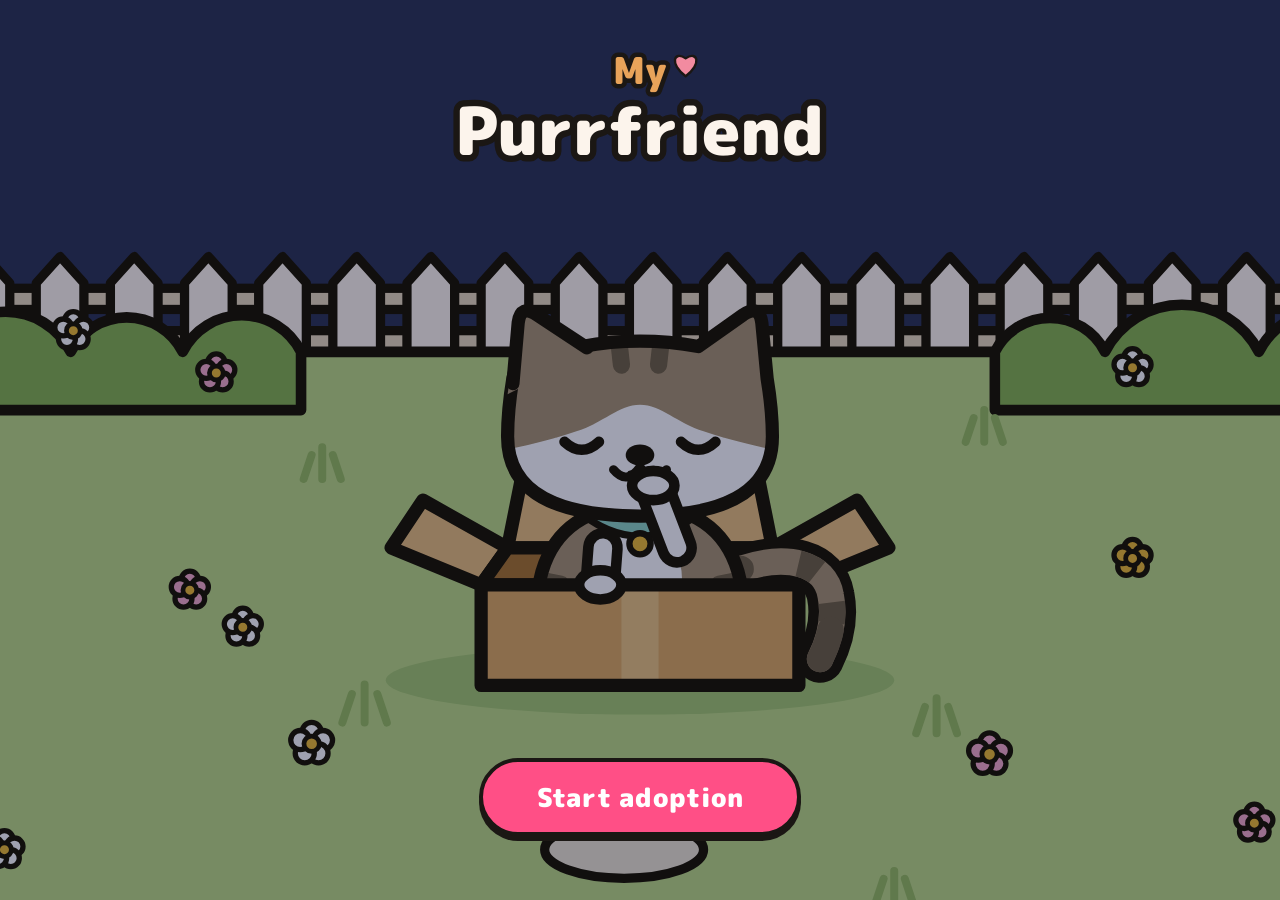
==== commit 05e73e3c: "Add a screensaver mode: press H to hide the UI Everything fades away except the time and sound contr" ====
--- a/cat-game/index.html
+++ b/cat-game/index.html
@@ -44,6 +44,7 @@
         <div class="toast" id="toast" role="status" aria-live="polite"></div>
         <div class="flash" id="flash"></div>
         <p class="status" id="status"></p>
+        <div class="calm-hint" id="calmHint" role="status" hidden><kbd>H</kbd><span>Hide the screen for a screensaver</span></div>
         <nav class="fab" id="toolbar" aria-label="Actions"></nav>
         <button class="btn follow-btn" id="followBtn" hidden><svg viewBox="0 0 24 24" width="18" height="18" aria-hidden="true"><path d="M12 3v4M12 17v4M3 12h4M17 12h4" fill="none" stroke="currentColor" stroke-width="2.6" stroke-linecap="round"/><circle cx="12" cy="12" r="3.4" fill="currentColor"/></svg><span>Follow cat</span></button>
       </main>
--- a/cat-game/styles.css
+++ b/cat-game/styles.css
@@ -373,6 +373,8 @@
 /* ---- Paw button: Call, Room and Photo live behind it ---------------------------------- */
 
 .fab {
+  /* the menu's box is tall even when it is closed, so only its buttons take taps */
+  pointer-events: none;
   position: absolute;
   z-index: 6;
   right: max(12px, env(safe-area-inset-right));
@@ -384,6 +386,10 @@
 }
 .fab[hidden] {
   display: none;
+}
+.fab-main,
+.fab.open .fab-list {
+  pointer-events: auto;
 }
 .fab-main {
   width: 62px;
@@ -3982,7 +3988,7 @@
 .modal.ck-modal {
   width: min(500px, 100%);
   max-height: calc(100dvh - 16px);
-  padding: 0 14px 0;
+  padding: 0 14px 8px;
   background: none;
   border: 0;
   box-shadow: none;
@@ -3998,61 +4004,29 @@
   from { transform: scale(0.94) translateY(10px); opacity: 0; }
   to { transform: scale(1); opacity: 1; }
 }
-.ck-laptop {
+.ck-browser {
   position: relative;
-  padding: 4px 0 0;
-}
-.ck-lid {
-  padding: 10px;
-  background: #dfe3e8;
+  margin-top: 6px;
+  background: var(--paper);
   border: 3.5px solid var(--ink);
-  border-radius: 22px 22px 6px 6px;
-  box-shadow: 0 4px 0 rgba(27, 23, 20, 0.85);
-}
-.ck-bezel {
-  position: relative;
-  padding: 16px 9px 10px;
-  background: #3a3a40;
-  border: 2.5px solid var(--ink);
-  border-radius: 14px 14px 4px 4px;
-}
-.ck-cam {
-  position: absolute;
-  top: 5px;
-  left: 50%;
-  width: 6px;
-  height: 6px;
-  margin-left: -3px;
-  border-radius: 50%;
-  background: var(--mint);
-  border: 1.5px solid var(--ink);
-}
-.ck-screen {
-  padding: 8px;
-  background: #cfe6e0;
-  border: 2px solid var(--ink);
-  border-radius: 6px;
-}
-.ck-app {
-  background: var(--paper);
-  border: 3px solid var(--ink);
-  border-radius: 12px;
+  border-radius: 16px;
+  box-shadow: 0 6px 0 rgba(27, 23, 20, 0.85);
   overflow: hidden;
 }
-.ck-titlebar {
-  display: flex;
-  align-items: center;
-  gap: 10px;
-  height: 30px;
-  padding: 0 10px;
+.ck-chrome {
   background: var(--paper-2);
   border-bottom: 3px solid var(--ink);
-  font-size: 12.5px;
-  font-weight: 900;
+}
+.ck-tabrow {
+  display: flex;
+  align-items: center;
+  gap: 10px;
+  padding: 8px 8px 0 12px;
 }
 .ck-dots {
   display: flex;
   gap: 5px;
+  flex: none;
 }
 .ck-dots i {
   width: 11px;
@@ -4063,75 +4037,77 @@
 .ck-dots i:nth-child(1) { background: #ff6f91; }
 .ck-dots i:nth-child(2) { background: var(--gold); }
 .ck-dots i:nth-child(3) { background: var(--mint); }
-.ck-titlebar > span:last-child {
+.ck-tab {
+  display: flex;
+  align-items: center;
+  gap: 6px;
+  min-width: 0;
+  padding: 5px 12px 6px;
+  font-size: 12.5px;
+  font-weight: 900;
+  white-space: nowrap;
+  background: var(--paper);
+  border: 3px solid var(--ink);
+  border-bottom: 0;
+  border-radius: 10px 10px 0 0;
+  margin-bottom: -3px;
+}
+.ck-tab svg {
+  width: 14px;
+  height: 14px;
+  flex: none;
+}
+.ck-x {
   margin-left: auto;
+  flex: none;
+  width: 30px;
+  height: 30px;
+  margin-bottom: 4px;
+  padding: 0;
+  display: grid;
+  place-items: center;
+  background: var(--paper);
+  border: 2.5px solid var(--ink);
+  border-radius: 50%;
+  cursor: pointer;
+}
+.ck-x svg {
+  width: 14px;
+  height: 14px;
+}
+.ck-x:hover {
+  background: #fff;
+}
+.ck-x:active {
+  transform: translateY(1px);
+}
+.ck-addr {
+  display: flex;
+  align-items: center;
+  gap: 8px;
+  padding: 7px 10px;
+  background: var(--paper);
+  border-top: 3px solid var(--ink);
+}
+.ck-url {
+  flex: 1;
+  min-width: 0;
+  padding: 3px 12px;
+  font-size: 12.5px;
   font-weight: 800;
+  white-space: nowrap;
+  overflow: hidden;
+  text-overflow: ellipsis;
   color: var(--ink-soft);
+  background: var(--paper-2);
+  border: 2.5px solid var(--ink);
+  border-radius: 999px;
+}
+.ck-url b {
+  color: var(--ink);
 }
 .ck-body {
-  padding: 12px;
-}
-.ck-hinge {
-  position: relative;
-  z-index: 1;
-  height: 10px;
-  margin: 0 -6px;
-  background: #c9ced4;
-  border: 3px solid var(--ink);
-  border-top: 0;
-  border-radius: 0 0 10px 10px;
-}
-.ck-hinge::after {
-  content: '';
-  position: absolute;
-  left: 50%;
-  top: 0;
-  width: 70px;
-  height: 5px;
-  margin-left: -35px;
-  background: #aeb4bc;
-  border: 2px solid var(--ink);
-  border-top: 0;
-  border-radius: 0 0 6px 6px;
-}
-.ck-base {
-  position: relative;
-  height: 64px;
-  margin: 0 -22px;
-  padding: 14px 30px 0;
-  overflow: hidden;
-  background: #c9ced4;
-  border: 3.5px solid var(--ink);
-  border-top: 0;
-  border-bottom: 0;
-  border-radius: 0 0 4px 4px;
-}
-.ck-base::after {
-  content: '';
-  position: absolute;
-  left: 0;
-  right: 0;
-  bottom: 0;
-  height: 18px;
-  background: linear-gradient(to bottom, rgba(60, 40, 28, 0), rgba(60, 40, 28, 0.42));
-  pointer-events: none;
-}
-.ck-keys {
-  display: flex;
-  flex-direction: column;
-  gap: 5px;
-}
-.ck-keyrow {
-  display: flex;
-  gap: 4px;
-}
-.ck-keyrow i {
-  flex: 1;
-  height: 16px;
-  background: #f5f6f8;
-  border: 2px solid var(--ink);
-  border-radius: 4px;
-  box-shadow: 0 2px 0 #aeb4bc;
+  padding: 14px 14px 14px;
 }
 .ck-head {
   display: flex;
@@ -4421,11 +4397,7 @@
   .modal.ck-modal {
     padding: 0 6px;
   }
-  .ck-lid { padding: 7px; }
-  .ck-bezel { padding: 14px 6px 8px; }
-  .ck-screen { padding: 5px; }
-  .ck-body { padding: 10px 8px; }
-  .ck-base { margin: 0 -12px; padding: 12px 18px 0; }
+  .ck-body { padding: 12px 10px; }
   .ck-head h2 { font-size: 18px; }
   .ck-portrait { width: 50px; height: 50px; }
   .ck-slots { gap: 5px; }
@@ -4442,3 +4414,76 @@
     animation: none;
   }
 }
+
+/* ---- Screensaver: press H to hide everything but the time and sound control ------------------- */
+
+.namecard,
+.meters,
+.follow-btn {
+  transition: opacity 0.5s ease;
+}
+body.calm .namecard,
+body.calm .meters,
+body.calm .status,
+body.calm .fab,
+body.calm .follow-btn,
+body.calm .toast,
+body.calm .thing-menu,
+body.calm .calm-hint {
+  opacity: 0;
+  pointer-events: none;
+}
+body.calm .nudge,
+body.calm .ck-tip,
+body.calm .piece-flash {
+  display: none;
+}
+body.calm,
+body.calm * {
+  cursor: none !important;
+}
+body.calm .right,
+body.calm .right * {
+  cursor: pointer !important;
+}
+.calm-hint {
+  position: absolute;
+  left: 50%;
+  bottom: calc(max(16px, env(safe-area-inset-bottom)) + 62px);
+  z-index: 6;
+  display: flex;
+  align-items: center;
+  gap: 10px;
+  padding: 6px 16px 6px 8px;
+  font-size: 14px;
+  font-weight: 800;
+  background: rgba(252, 244, 236, 0.95);
+  border: var(--line);
+  border-radius: 999px;
+  box-shadow: var(--shadow);
+  transform: translateX(-50%);
+  animation: calm-hint-in 0.5s ease-out;
+  pointer-events: none;
+}
+.calm-hint[hidden] {
+  display: none;
+}
+.calm-hint kbd {
+  min-width: 30px;
+  padding: 2px 9px 4px;
+  font: inherit;
+  font-weight: 900;
+  text-align: center;
+  background: #fff;
+  border: 2.5px solid var(--ink);
+  border-radius: 8px;
+  box-shadow: 0 3px 0 var(--ink);
+}
+@keyframes calm-hint-in {
+  from { opacity: 0; transform: translateX(-50%) translateY(10px); }
+}
+@media (prefers-reduced-motion: reduce) {
+  .calm-hint {
+    animation: none;
+  }
+}
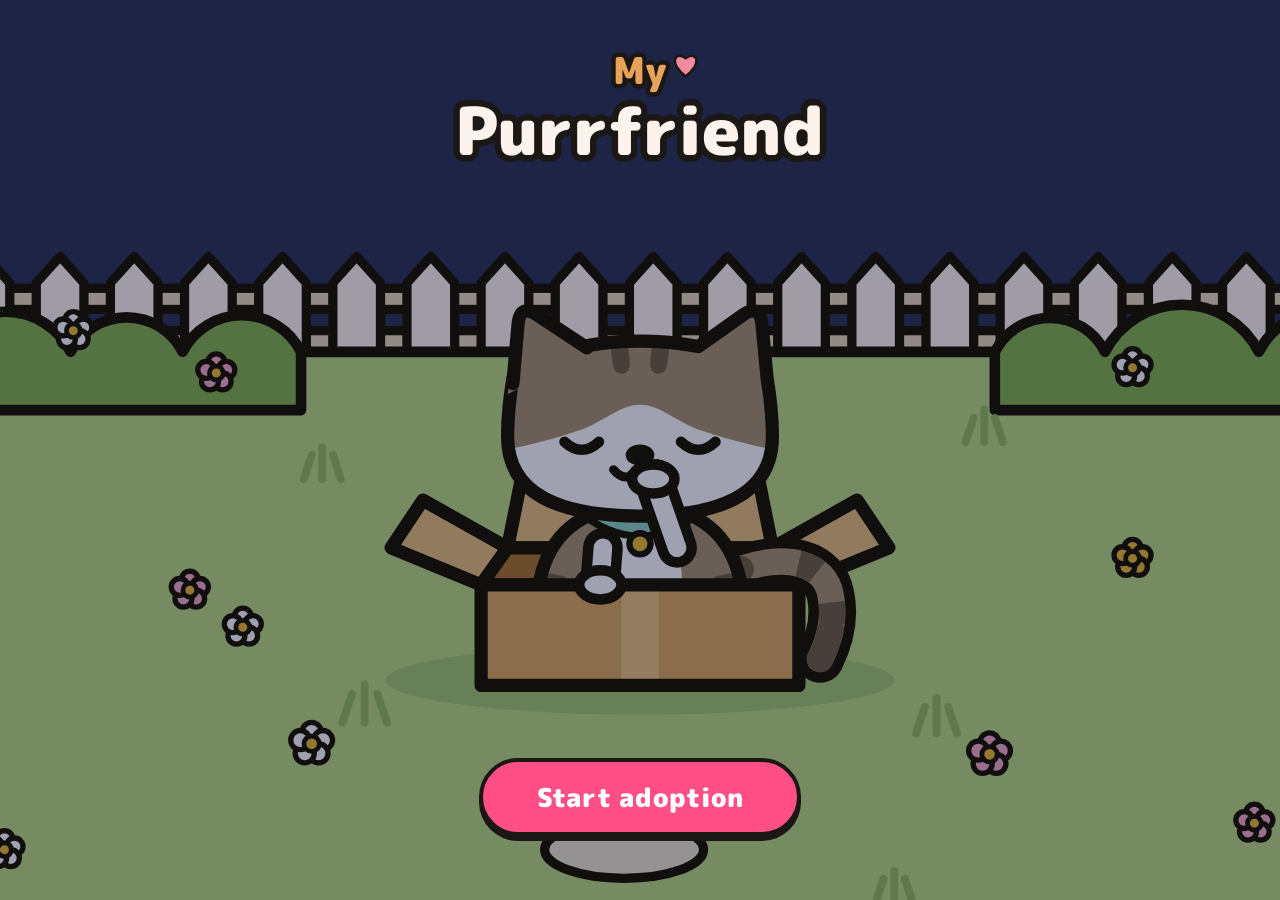
==== commit b1a7d993: "Tidy the phone screen: ring meters, fading caption, room clear of the bar - Phone top bar (up to 640" ====
--- a/cat-game/index.html
+++ b/cat-game/index.html
@@ -15,6 +15,7 @@
   <body>
     <div class="app">
       <header class="topbar">
+        <div class="catcard">
         <button class="namecard" id="nameBtn" aria-label="Profile and settings">
           <span class="nc-row">
             <span class="mood-face" id="moodFace"></span>
@@ -31,6 +32,7 @@
           <div class="meter" aria-label="Happiness"><span class="ico" id="mHappyIco"></span><i><b id="mHappy"></b></i></div>
           <span class="m-coins" id="coinRow" role="button" tabindex="0" title="Cat coins: spend them at the gachapon by the TV"><span class="ico" id="coinIco"></span><b id="coinCount">0</b></span>
           <div class="meter-tip" id="meterTip" role="status" hidden></div>
+        </div>
         </div>
         <div class="right">
           <div class="clock"><b id="clockTime"></b><small id="clockPhase"></small></div>
--- a/cat-game/styles.css
+++ b/cat-game/styles.css
@@ -70,6 +70,10 @@
 }
 .topbar > * {
   pointer-events: auto;
+}
+/* Groups the name card and the meters into one card on a phone; on a wide screen it isn't drawn. */
+.catcard {
+  display: contents;
 }
 .namecard,
 .meters,
@@ -369,6 +373,20 @@
 .status:empty {
   display: none;
 }
+.status.gone {
+  opacity: 0;
+}
+.status > span {
+  display: inline-block;
+}
+/* A caption too long for one line on a phone: hold, slide to the end, hold. */
+.status.slide > span {
+  animation: captionSlide 6s ease-in-out 0.8s forwards;
+}
+@keyframes captionSlide {
+  0%, 12% { transform: translateX(0); }
+  70%, 100% { transform: translateX(calc(var(--over) * -1)); }
+}
 
 /* ---- Paw button: Call, Room and Photo live behind it ---------------------------------- */
 
@@ -1440,72 +1458,143 @@
 /* ---- Phones ------------------------------------------------------------------------------ */
 
 @media (max-width: 640px) {
+  /* One cat card on the left: face, name and mood, a thin line, then the bond level and the
+     tummy, energy and happiness as rings. The time on the right, with the coins in their own pill
+     under it. The camera keeps the room below all of it (see Scene.cameraTarget). */
   .topbar {
-    flex-wrap: wrap;
-    row-gap: 6px;
+    flex-wrap: nowrap;
+    justify-content: space-between;
+    gap: 6px;
     top: max(8px, env(safe-area-inset-top));
     left: max(8px, env(safe-area-inset-left));
     right: max(8px, env(safe-area-inset-right));
   }
+  .catcard {
+    display: flex;
+    flex-direction: column;
+    min-width: 0;
+    padding: 4px 10px 6px 4px;
+    border-radius: 20px;
+    background: rgba(252, 244, 236, 0.9);
+    border: var(--line);
+    box-shadow: var(--shadow);
+  }
+  .catcard .namecard,
+  .catcard .meters {
+    background: none;
+    border: 0;
+    box-shadow: none;
+  }
+  /* the line between the name and the stats */
+  .catcard .meters {
+    border-top: 2px solid rgba(27, 23, 20, 0.18);
+  }
   .namecard {
-    max-width: 64%;
-    order: 1;
-    padding: 3px 14px 6px 4px;
-    border-radius: 20px;
-  }
-  .right {
-    order: 2;
-    margin-left: auto;
-    padding: 3px 4px 3px 12px;
+    max-width: none;
+    padding: 0;
+    border-radius: 14px;
+  }
+  .nc-row {
+    gap: 7px;
+  }
+  .mood-face {
+    width: 34px;
+    height: 30px;
+  }
+  .name-text {
+    flex-direction: row;
+    align-items: baseline;
+    gap: 6px;
+  }
+  .name-text b {
+    font-size: 16px;
+  }
+  .name-text small {
+    font-size: 12px;
   }
   .meters {
     position: static;
     transform: none;
-    order: 3;
-    flex-basis: 100%;
-    justify-content: space-between;
-    gap: 12px;
-    padding: 5px 12px;
-  }
-  .meter {
-    flex: 1;
-    width: auto;
-  }
-  .meter .ico {
-    width: 24px;
-    height: 24px;
-  }
-  .meter i {
-    height: 13px;
-  }
-  .mood-face {
-    width: 42px;
-    height: 38px;
-  }
-  .name-text b {
-    font-size: 17px;
-  }
-  .name-text small {
-    font-size: 11.5px;
-  }
-  .nc-bond {
-    font-size: 12.5px;
-    gap: 5px;
-    padding-left: 8px;
-  }
-  .nc-bond .ico {
-    width: 17px;
-    height: 17px;
-  }
-  .bond-track {
-    height: 10px;
-    min-width: 44px;
+    gap: 6px;
+    margin-top: 4px;
+    padding: 6px 0 0 4px;
+    border-radius: 0;
+  }
+  .meter,
+  .meters .nc-bond {
+    --v: 50;
+    --c: var(--sage);
+    position: relative;
+    flex: none;
+    width: 30px;
+    height: 30px;
+    gap: 0;
+    padding: 0;
+    justify-content: center;
+    border-radius: 50%;
+    border: 2.5px solid var(--ink);
+    background: conic-gradient(var(--c) calc(var(--v) * 1%), #fff 0);
+  }
+  .meter.low {
+    --c: var(--gold);
+  }
+  /* the bond level is a pink ring filling towards the next level, its number on a badge */
+  .meters .nc-bond {
+    --c: var(--pink);
+  }
+  .meters .nc-bond:hover {
+    background: conic-gradient(var(--c) calc(var(--v) * 1%), #fff 0);
+  }
+  .meter::before,
+  .meters .nc-bond::before {
+    content: '';
+    position: absolute;
+    inset: 3.5px;
+    border-radius: 50%;
+    background: #fbf1e4;
+    border: 2px solid var(--ink);
+  }
+  .meter .ico,
+  .meters .nc-bond .ico {
+    position: relative;
+    width: 14px;
+    height: 14px;
+  }
+  .meter i,
+  .meters .bond-track {
+    display: none;
+  }
+  .meters .bond-lv {
+    position: absolute;
+    right: -7px;
+    bottom: -6px;
+    font-size: 0;
+  }
+  .meters .bond-lv b {
+    display: block;
+    min-width: 16px;
+    height: 16px;
+    padding: 0 3px;
+    border-radius: 99px;
+    background: var(--ink);
+    color: #fff;
+    font-size: 10.5px;
+    line-height: 16px;
+    text-align: center;
+  }
+  .right {
+    flex: none;
+    padding: 3px 4px 3px 12px;
   }
   .clock b {
     font-size: 15px;
+    white-space: nowrap;
   }
   .clock small {
-    font-size: 11px;
+    font-size: 11.5px;
+    max-width: 104px;
+    overflow: hidden;
+    text-overflow: ellipsis;
   }
   .iconbtn {
     width: 36px;
@@ -1550,12 +1639,14 @@
     padding: 7px 14px;
     font-size: 15px;
     border-radius: 18px;
+    white-space: nowrap;
+    overflow: hidden;
   }
   .follow-btn {
     bottom: calc(max(10px, env(safe-area-inset-bottom)) + 62px);
   }
   .toast {
-    top: calc(max(8px, env(safe-area-inset-top)) + 118px);
+    top: calc(max(8px, env(safe-area-inset-top)) + 100px);
     font-size: 14.5px;
     padding: 6px 12px;
     max-width: 92%;
@@ -1575,6 +1666,8 @@
     font-size: 15px;
     padding: 6px 16px;
     bottom: 12px;
+    white-space: nowrap;
+    overflow: hidden;
   }
   .nc-bond {
     display: none;
@@ -1840,6 +1933,19 @@
 }
 body.touching .topbar {
   opacity: 0.4;
+}
+/* Looking around on a phone: only the room shows until the finger lifts. */
+body.panning .topbar,
+body.panning .status,
+body.panning .fab,
+body.panning .follow-btn,
+body.panning .toast {
+  opacity: 0;
+  pointer-events: none;
+}
+body.panning .topbar > *,
+body.panning .fab * {
+  pointer-events: none;
 }
 .app > .playbar,
 .app > .decorbar {
@@ -3305,15 +3411,30 @@
   height: 26px;
 }
 @media (max-width: 640px) {
+  /* the coins get their own pill, under the time */
   .m-coins {
-    font-size: 14px;
-    gap: 3px;
-    padding: 1px 2px;
+    position: absolute;
+    right: 0;
+    top: calc(var(--right-h, 47px) + 6px);
+    gap: 4px;
+    padding: 3px 11px 3px 5px;
+    font-size: 15px;
+    background: rgba(252, 244, 236, 0.9);
+    border: var(--line);
+    box-shadow: var(--shadow);
+  }
+  .m-coins:hover {
+    background: rgba(252, 244, 236, 0.9);
   }
   .m-coins .ico,
   .m-coins .ico svg {
     width: 22px;
     height: 22px;
+  }
+}
+@media (max-width: 360px) {
+  .name-text small {
+    display: none;
   }
 }
 
@@ -4417,11 +4538,13 @@
 
 /* ---- Screensaver: press H to hide everything but the time and sound control ------------------- */
 
+.catcard,
 .namecard,
 .meters,
 .follow-btn {
   transition: opacity 0.5s ease;
 }
+body.calm .catcard,
 body.calm .namecard,
 body.calm .meters,
 body.calm .status,
@@ -4487,3 +4610,105 @@
     animation: none;
   }
 }
+
+/* ---- The wall photo: upload row, the crop window, and the photo on the name card / away card ------ */
+
+.mood-face.photo {
+  width: 46px;
+  height: 46px;
+  border: 3px solid var(--ink);
+  border-radius: 50%;
+  overflow: hidden;
+}
+.mood-face img,
+.portrait img {
+  width: 100%;
+  height: 100%;
+  display: block;
+  object-fit: cover;
+}
+.wp-row {
+  display: flex;
+  align-items: center;
+  gap: 14px;
+  margin-bottom: 4px;
+}
+.wp-row .small {
+  margin: 0 0 8px;
+}
+.wp-row .row {
+  gap: 8px;
+}
+.wp-thumb {
+  flex: none;
+  width: 72px;
+  height: 91px;
+  display: grid;
+  place-items: center;
+  padding: 5px;
+  text-align: center;
+  font-size: 11px;
+  font-weight: 800;
+  color: var(--ink-soft);
+  background: var(--wood-light, #d39a64);
+  border: var(--line);
+  border-radius: 6px;
+}
+.wp-thumb img {
+  width: 100%;
+  height: 100%;
+  display: block;
+  object-fit: cover;
+  border: 2px solid var(--ink);
+}
+.wp-pick {
+  cursor: pointer;
+}
+.wpcrop {
+  text-align: center;
+}
+.wpcrop .small {
+  margin: 0 auto 12px;
+  max-width: 340px;
+}
+.wp-stage {
+  display: flex;
+  justify-content: center;
+  padding: 12px;
+  background: #d39a64;
+  border: var(--line);
+  border-radius: 14px;
+}
+.wp-frame {
+  position: relative;
+  width: 240px;
+  height: 304px;
+  overflow: hidden;
+  background: #cfe6e0;
+  border: 4px solid var(--ink);
+  border-radius: 4px;
+  cursor: grab;
+  touch-action: none;
+}
+.wp-frame:active {
+  cursor: grabbing;
+}
+.wp-frame img {
+  position: absolute;
+  left: 0;
+  top: 0;
+  max-width: none;
+  user-select: none;
+  -webkit-user-drag: none;
+}
+.wp-zoom {
+  display: flex;
+  align-items: center;
+  gap: 12px;
+  margin: 14px auto 4px;
+  max-width: 300px;
+  font-weight: 800;
+}
+.wp-zoom input {
+  flex: 1;
+}
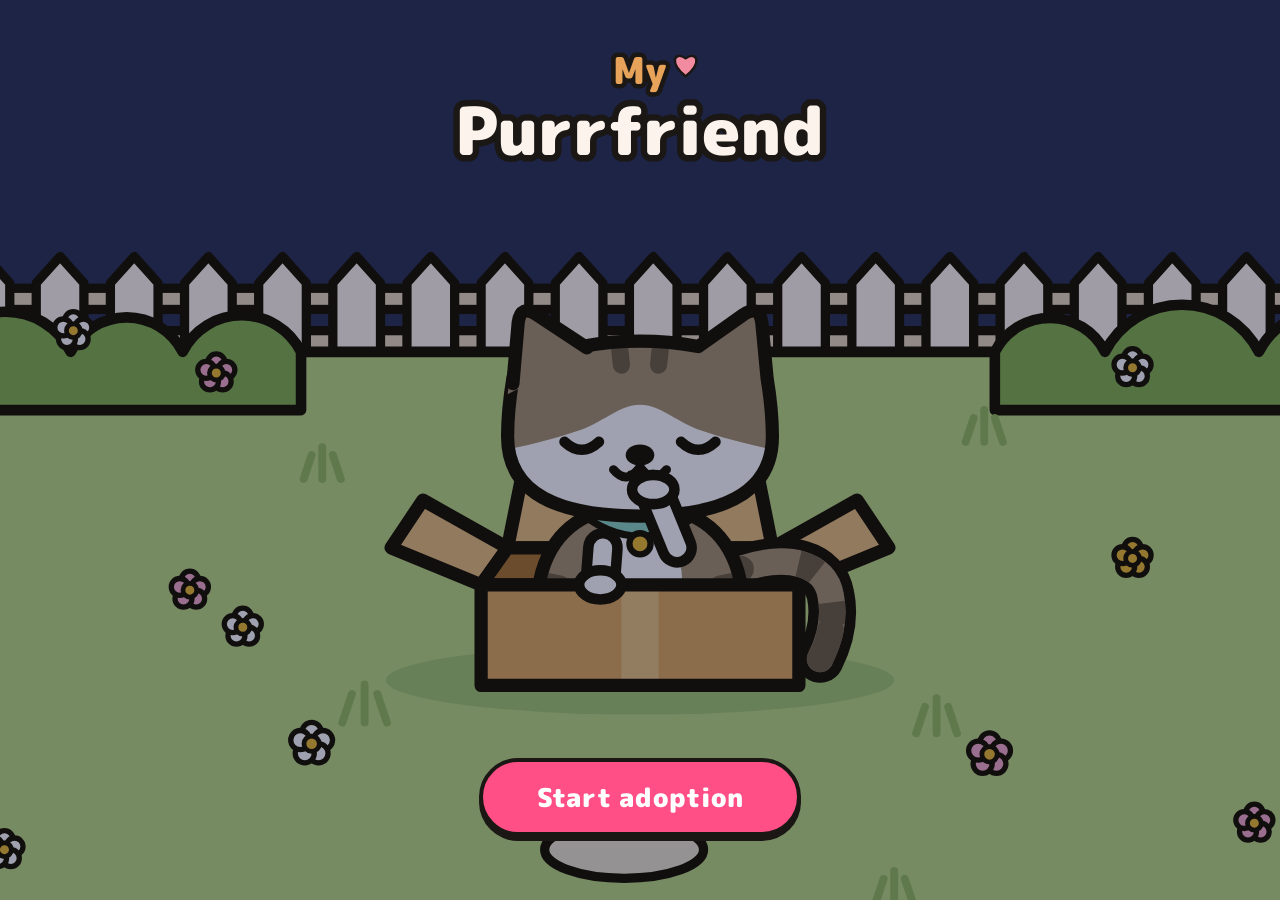
==== commit dcb8671c: "Add promo codes - Enter a code in Settings > Promo code, or from the Have a code? card in   the shop" ====
--- a/cat-game/index.html
+++ b/cat-game/index.html
@@ -87,6 +87,7 @@
     <script src="js/core/shop.js"></script>
     <script src="js/core/journal.js"></script>
     <script src="js/core/notes.js"></script>
+    <script src="js/core/promo.js"></script>
     <script src="js/core/updates.js"></script>
     <!-- Screen -->
     <script src="js/ui/catArt.js"></script>
--- a/cat-game/styles.css
+++ b/cat-game/styles.css
@@ -104,6 +104,20 @@
   align-items: center;
   gap: 8px;
   min-width: 0;
+  /* the face, name and mood sit on a tinted patch so they read as a button (it opens the profile) */
+  padding: 1px 11px 1px 1px;
+  border-radius: 16px;
+  background: #fff;
+  border: 2px solid rgba(27, 23, 20, 0.14);
+  transition: border-color 0.15s, background 0.15s;
+}
+.nc-row:hover {
+  background: #fffaf3;
+  border-color: rgba(27, 23, 20, 0.4);
+}
+.namecard:focus-visible .nc-row {
+  outline: 3px solid var(--ink);
+  outline-offset: 1px;
 }
 .nc-bond {
   display: flex;
@@ -908,38 +922,309 @@
   margin-left: 4px;
 }
 
-.profile {
-  display: flex;
-  gap: 16px;
-  align-items: center;
-}
-.profile .portrait {
+/* ---- Profile and settings: the cat, About, then Settings --------------------------------- */
+
+.pf-hero {
+  display: flex;
+  align-items: center;
+  gap: 14px;
+  padding-right: 40px; /* clear of the close button */
+}
+.pf-avatar {
+  width: 92px;
+  height: 90px;
   margin: 0;
   flex: none;
 }
-.rename {
+.pf-who {
+  min-width: 0;
+  flex: 1;
+  display: flex;
+  flex-direction: column;
+  gap: 3px;
+}
+.modal .pf-who h2 {
+  margin: 0;
+  padding-right: 0;
+  overflow-wrap: anywhere;
+}
+.pf-rename input {
+  width: 100%;
+  font: inherit;
+  font-size: 20px;
+  font-weight: 900;
+  padding: 4px 12px;
+  border: var(--line);
+  border-radius: 14px;
+  background: #fff;
+}
+.pf-meta {
+  font-size: 14px;
+  font-weight: 800;
+  color: var(--ink-soft);
+}
+.pf-bond {
+  display: flex;
+  align-items: center;
+  gap: 6px;
+  font-size: 14px;
+  font-weight: 900;
+  white-space: nowrap;
+}
+.pf-bond .ico {
+  width: 18px;
+  height: 18px;
+  display: inline-flex;
+}
+.pf-bond .ico svg {
+  width: 100%;
+  height: 100%;
+}
+.pf-bond .bond-track {
+  flex: none;
+  width: 72px;
+  min-width: 0;
+}
+.pf-bond .bond-track i {
+  display: block;
+  height: 100%;
+  background: var(--pink);
+}
+.pf-actions {
   margin-top: 12px;
-}
-.rename label {
+  flex-wrap: nowrap;
+}
+.pf-actions[hidden] {
+  display: none;
+}
+.pf-actions .btn {
+  flex: 1;
+  white-space: nowrap;
+  padding-left: 12px;
+  padding-right: 12px;
+}
+.pf-actions .btn svg {
+  width: 18px;
+  height: 18px;
+  flex: none;
+}
+#renameErr:empty {
+  display: none;
+}
+.pf-about {
+  display: flex;
+  flex-direction: column;
+  gap: 6px;
+  padding: 10px 12px 6px;
+  background: var(--paper-2);
+  border: 2.5px solid var(--ink);
+  border-radius: 16px;
+}
+.pf-about h4 {
+  margin: 0;
+  font-size: 15px;
   font-weight: 900;
-  font-size: 15px;
-}
-.favs,
+}
 .quirks {
   margin: 0;
   padding-left: 20px;
   font-weight: 700;
   line-height: 1.5;
 }
-.testing {
-  margin-top: 16px;
-  border: 2.5px dashed var(--ink-soft);
-  border-radius: 14px;
-  padding: 8px 12px;
-}
-.testing summary {
+.pf-more {
+  display: flex;
+  flex-direction: column;
+  gap: 6px;
+  padding-top: 8px;
+  border-top: 2px dashed rgba(27, 23, 20, 0.25);
+}
+.pf-more[hidden] {
+  display: none;
+}
+.pf-favs {
+  display: grid;
+  grid-template-columns: 1fr 1fr;
+  gap: 6px;
+}
+.pf-fav {
+  min-width: 0;
+  padding: 5px 10px;
+  background: #fff;
+  border: 2.5px solid var(--ink);
+  border-radius: 12px;
+}
+.pf-fav small {
+  display: block;
+  font-size: 12px;
+  font-weight: 800;
+  color: var(--ink-soft);
+}
+.pf-fav b {
+  font-size: 14px;
   font-weight: 900;
+}
+.pf-looks {
+  margin: 0;
+  font-weight: 700;
+  font-size: 14px;
+  line-height: 1.45;
+}
+.pf-more-btn {
+  display: flex;
+  align-items: center;
+  justify-content: center;
+  gap: 6px;
+  padding: 7px 4px 3px;
+  font: inherit;
+  font-weight: 900;
+  font-size: 14.5px;
+  color: var(--ink);
+  background: none;
+  border: 0;
+  border-top: 2px dashed rgba(27, 23, 20, 0.25);
   cursor: pointer;
+}
+.pf-more-btn svg {
+  width: 16px;
+  height: 16px;
+  transition: transform 0.2s;
+}
+.pf-more-btn.open svg {
+  transform: rotate(180deg);
+}
+.pf-list {
+  display: flex;
+  flex-direction: column;
+  gap: 8px;
+}
+.pf-row {
+  width: 100%;
+  display: flex;
+  align-items: center;
+  gap: 12px;
+  padding: 7px 12px 7px 7px;
+  font: inherit;
+  text-align: left;
+  color: var(--ink);
+  background: var(--paper-2);
+  border: 2.5px solid var(--ink);
+  border-radius: 16px;
+  cursor: pointer;
+}
+.pf-row:hover {
+  background: #ead8b8;
+}
+.pf-row:focus-visible {
+  outline: 3px solid var(--ink);
+  outline-offset: 2px;
+}
+.pf-row.danger {
+  background: #f6d0c8;
+}
+.pf-row.danger:hover {
+  background: #f0bcb1;
+}
+.pf-tile {
+  width: 36px;
+  height: 36px;
+  flex: none;
+  display: grid;
+  place-items: center;
+  background: #fff;
+  border: 2.5px solid var(--ink);
+  border-radius: 11px;
+}
+.pf-tile svg {
+  width: 22px;
+  height: 22px;
+}
+.pf-txt {
+  flex: 1;
+  min-width: 0;
+  display: flex;
+  flex-direction: column;
+}
+.pf-txt b {
+  font-size: 15.5px;
+  font-weight: 900;
+}
+.pf-txt small {
+  font-size: 12.5px;
+  font-weight: 700;
+  color: var(--ink-soft);
+}
+.pf-go {
+  width: 18px;
+  height: 18px;
+  flex: none;
+  display: inline-flex;
+}
+.pf-go svg {
+  width: 100%;
+  height: 100%;
+}
+/* the sound switch */
+.pf-switch {
+  position: relative;
+  width: 50px;
+  height: 28px;
+  flex: none;
+  background: #fff;
+  border: 2.5px solid var(--ink);
+  border-radius: 99px;
+  transition: background 0.15s;
+}
+.pf-switch::after {
+  content: '';
+  box-sizing: border-box; /* pseudo-elements don't inherit the global border-box */
+  position: absolute;
+  top: 2px;
+  left: 2px;
+  width: 19px;
+  height: 19px;
+  background: #fff;
+  border: 2.5px solid var(--ink);
+  border-radius: 50%;
+  transition: left 0.15s;
+}
+.pf-switch.on {
+  background: var(--sage);
+}
+.pf-switch.on::after {
+  left: 24px;
+}
+/* Weather and Testing tools open their own page, with a way back */
+.pf-back {
+  display: inline-flex;
+  align-items: center;
+  gap: 4px;
+  margin: 0 0 10px;
+  padding: 3px 12px 3px 6px;
+  font: inherit;
+  font-weight: 900;
+  font-size: 14px;
+  color: var(--ink);
+  background: var(--paper-2);
+  border: 2.5px solid var(--ink);
+  border-radius: 999px;
+  cursor: pointer;
+}
+.pf-back svg {
+  width: 16px;
+  height: 16px;
+}
+.modal .pf-back + h2 {
+  margin-bottom: 10px;
+}
+.pf-tools .small {
+  margin: 12px 0 6px;
+}
+@media (prefers-reduced-motion: reduce) {
+  .pf-more-btn svg,
+  .pf-switch,
+  .pf-switch::after {
+    transition: none;
+  }
 }
 
 /* book */
@@ -1496,6 +1781,7 @@
   }
   .nc-row {
     gap: 7px;
+    padding: 1px 9px 1px 1px;
   }
   .mood-face {
     width: 34px;
@@ -1512,12 +1798,14 @@
   .name-text small {
     font-size: 12px;
   }
+  /* the four rings spread evenly across the card */
   .meters {
     position: static;
     transform: none;
-    gap: 6px;
+    justify-content: space-between;
+    gap: 5px;
     margin-top: 4px;
-    padding: 6px 0 0 4px;
+    padding: 6px 2px 0;
     border-radius: 0;
   }
   .meter,
@@ -1526,8 +1814,8 @@
     --c: var(--sage);
     position: relative;
     flex: none;
-    width: 30px;
-    height: 30px;
+    width: 32px;
+    height: 32px;
     gap: 0;
     padding: 0;
     justify-content: center;
@@ -1549,16 +1837,20 @@
   .meters .nc-bond::before {
     content: '';
     position: absolute;
-    inset: 3.5px;
+    inset: 3px;
     border-radius: 50%;
     background: #fbf1e4;
-    border: 2px solid var(--ink);
-  }
+    border: 1.5px solid var(--ink);
+  }
+  /* the icon sits dead centre in the ring */
   .meter .ico,
   .meters .nc-bond .ico {
-    position: relative;
-    width: 14px;
-    height: 14px;
+    position: absolute;
+    left: 50%;
+    top: 50%;
+    width: 19px;
+    height: 19px;
+    transform: translate(-50%, -50%);
   }
   .meter i,
   .meters .bond-track {
@@ -1653,10 +1945,6 @@
   }
   .modal {
     padding: 14px 14px 16px;
-  }
-  .profile {
-    flex-direction: column;
-    text-align: center;
   }
 }
 
@@ -4627,41 +4915,55 @@
   display: block;
   object-fit: cover;
 }
-.wp-row {
-  display: flex;
-  align-items: center;
-  gap: 14px;
-  margin-bottom: 4px;
-}
-.wp-row .small {
-  margin: 0 0 8px;
-}
-.wp-row .row {
-  gap: 8px;
-}
-.wp-thumb {
-  flex: none;
-  width: 72px;
-  height: 91px;
-  display: grid;
-  place-items: center;
-  padding: 5px;
+/* The wall photo window, opened from the photo in the room */
+.wp-sheet {
   text-align: center;
-  font-size: 11px;
-  font-weight: 800;
-  color: var(--ink-soft);
-  background: var(--wood-light, #d39a64);
-  border: var(--line);
-  border-radius: 6px;
-}
-.wp-thumb img {
+}
+.wp-big {
+  width: 156px;
+  height: 190px;
+  margin: 10px auto 12px;
+  padding: 9px;
+  background: #bc7c4c;
+  border: 4px solid var(--ink);
+  border-radius: 8px;
+}
+.wp-big-in {
+  width: 100%;
+  height: 100%;
+  display: flex;
+  align-items: flex-end;
+  justify-content: center;
+  overflow: hidden;
+  background: var(--paper-2);
+  border: 3px solid var(--ink);
+  border-radius: 4px;
+}
+.wp-big-in svg {
+  width: 100%;
+}
+.wp-big-in img {
   width: 100%;
   height: 100%;
   display: block;
   object-fit: cover;
-  border: 2px solid var(--ink);
-}
-.wp-pick {
+}
+.wp-sheet .small {
+  margin: 0 auto;
+  max-width: 320px;
+}
+.wp-actions {
+  display: flex;
+  flex-direction: column;
+  gap: 10px;
+  max-width: 280px;
+  margin: 12px auto 0;
+}
+.wp-actions .btn svg {
+  width: 20px;
+  height: 20px;
+}
+.wp-actions label {
   cursor: pointer;
 }
 .wpcrop {
@@ -4712,3 +5014,121 @@
 .wp-zoom input {
   flex: 1;
 }
+
+/* ---- Promo code ------------------------------------------------------------------------------- */
+
+.pc-lead {
+  margin: 6px 0 12px;
+}
+.pc-in {
+  width: 100%;
+  font: inherit;
+  font-size: 24px;
+  font-weight: 900;
+  letter-spacing: 0.12em;
+  text-align: center;
+  text-transform: uppercase;
+  padding: 8px 12px;
+  color: var(--ink);
+  background: #fff;
+  border: var(--line);
+  border-radius: 14px;
+}
+.pc-in::placeholder {
+  color: #b8a995;
+  letter-spacing: 0.08em;
+}
+.pc-in.bad {
+  border-color: #c4452e;
+  background: #fff4f1;
+}
+.pc-in:disabled {
+  background: #eee3d2;
+  color: var(--ink-soft);
+}
+.pc-in.shake {
+  animation: pcShake 0.35s;
+}
+@keyframes pcShake {
+  25% { transform: translateX(-6px); }
+  75% { transform: translateX(6px); }
+}
+.pc-msg {
+  display: flex;
+  gap: 6px;
+  align-items: flex-start;
+  min-height: 22px;
+  margin: 8px 0 0;
+  font-size: 14px;
+  font-weight: 800;
+}
+.pc-msg.err {
+  color: #a33a26;
+}
+.pc-msg.info {
+  color: var(--ink-soft);
+}
+.pc-msg svg {
+  width: 18px;
+  height: 18px;
+  flex: none;
+  margin-top: 1px;
+}
+.pc-go {
+  width: 100%;
+  margin-top: 10px;
+}
+.pc-hint {
+  margin: 10px 0 0;
+  font-size: 13px;
+  font-weight: 700;
+  color: var(--ink-soft);
+}
+.pc-list {
+  display: flex;
+  flex-direction: column;
+  gap: 8px;
+  margin: 12px 0;
+}
+.pc-reward {
+  display: flex;
+  align-items: center;
+  gap: 11px;
+  padding: 7px 12px 7px 7px;
+  background: var(--paper-2);
+  border: 2.5px solid var(--ink);
+  border-radius: 16px;
+}
+.pc-tile {
+  width: 42px;
+  height: 42px;
+  flex: none;
+  display: grid;
+  place-items: center;
+  background: #fff;
+  border: 2.5px solid var(--ink);
+  border-radius: 12px;
+  overflow: hidden;
+}
+.pc-tile svg {
+  width: 26px;
+  height: 26px;
+}
+.pc-reward b {
+  display: block;
+  font-size: 15.5px;
+  font-weight: 900;
+}
+.pc-reward small {
+  font-size: 12.5px;
+  font-weight: 700;
+  color: var(--ink-soft);
+}
+.pc-reward span:last-child {
+  min-width: 0;
+}
+@media (prefers-reduced-motion: reduce) {
+  .pc-in.shake {
+    animation: none;
+  }
+}
